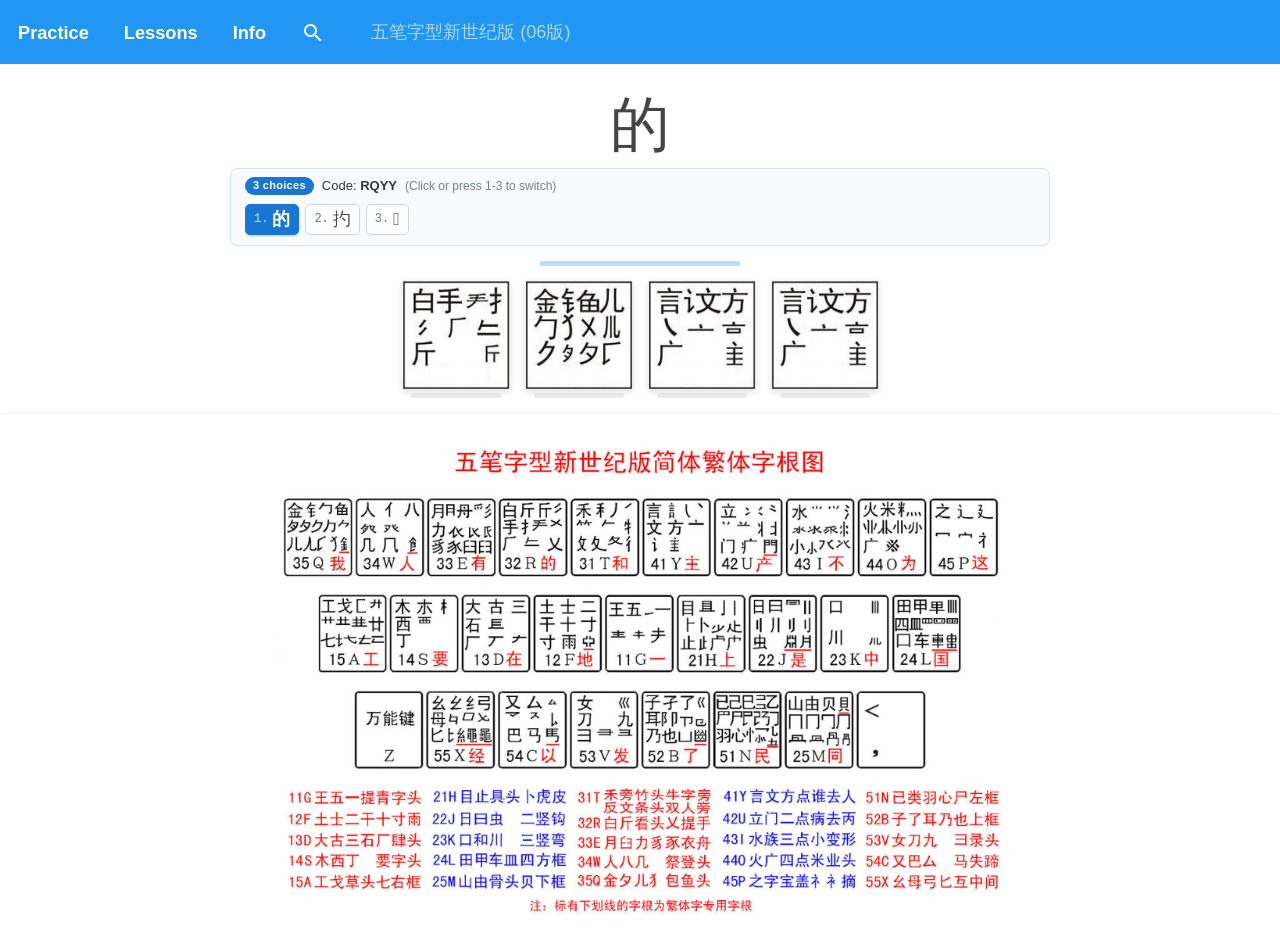
==== app/index.html @ e9d77a88 "Initial commit for Wubi Trainer 3 (Wubi 06 100k+ Unicode CJK)" ====
<!DOCTYPE html>
<!--[if lt IE 7]>
<html lang="en" ng-app="wubi" class="no-js lt-ie9 lt-ie8 lt-ie7"> <![endif]-->
<!--[if IE 7]>
<html lang="en" ng-app="wubi" class="no-js lt-ie9 lt-ie8"> <![endif]-->
<!--[if IE 8]>
<html lang="en" ng-app="wubi" class="no-js lt-ie9"> <![endif]-->
<!--[if gt IE 8]><!-->
<html lang="en" ng-app="wubi" class="no-js"> <!--<![endif]-->
<head>
    <meta charset="utf-8">
    <meta http-equiv="X-UA-Compatible" content="IE=edge">
    <title>Wubi Trainer 3 - Wubi 06 (New Century)</title>
    <meta name="description" content="">
    <meta name="viewport" content="width=device-width, initial-scale=1">
    <link rel="stylesheet" href="bower_components/html5-boilerplate/css/normalize.css">
    <link rel="stylesheet" href="bower_components/html5-boilerplate/css/main.css">
    <link rel="stylesheet" href="bower_components/bootstrap.min.css">
    <link rel="stylesheet" href="bower_components/angular-material/angular-material.min.css">

    <link rel="stylesheet" href="bower_components/angular-material/themes/indigo-theme.css">
    <link rel="stylesheet" href="bower_components/angular-material/themes/brown-theme.css">
    <link rel="stylesheet" href="bower_components/angular-material/themes/grey-theme.css">
    <link rel="stylesheet" href="bower_components/angular-material/themes/blue-theme.css">

    <link href="bower_components/material-design-icons/sprites/css-sprite/sprite-hardware-black.css" rel="stylesheet">
    <link href="bower_components/material-design-icons/sprites/css-sprite/sprite-action-white.css" rel="stylesheet">

    <link rel="stylesheet" href="app.css">
    <script src="bower_components/html5-boilerplate/js/vendor/modernizr-2.6.2.min.js"></script>
</head>
<body>
<md-content md-theme="blue">
    <md-toolbar>


        <h2 class="md-toolbar-tools" style="font-weight:bolder; ">

                                              <span>

        <a href="#/practice" class="nav-btn">Practice</a>

        <a href="#/setup" class="nav-btn">Lessons</a>
        <a href="#/info" class="nav-btn">Info</a>
        <a href="#/lookup" class="nav-btn" ><div class="icon_white icon-action-white-ic_search_white_24dp" style="display: inline-block; margin-bottom: -6px;"></div></a>
                                              </span>

                  <span style="color: #add8e6; display: inline; float:right; font-weight: lighter">

            五笔字型新世纪版 (06版)
                       </span>

        </h2>



    </md-toolbar>
</md-content>


<!--[if lt IE 7]>
<p class="browsehappy">You are using an <strong>outdated</strong> browser. Please <a href="http://browsehappy.com/">upgrade
    your browser</a> to improve your experience.</p>
<![endif]-->

<div ng-view></div>


<!--
<div>Angular seed app: v<span app-version></span></div>
 -->

<!-- In production use:
<script src="//ajax.googleapis.com/ajax/libs/angularjs/x.x.x/angular.min.js"></script>
-->

<!--<script src="//cdn.jsdelivr.net/hammerjs/2.0.4/hammer.min.js"></script>-->
<!--<script src="//ajax.googleapis.com/ajax/libs/angularjs/1.3.6/angular.min.js"></script>-->
<!--<script src="//ajax.googleapis.com/ajax/libs/angularjs/1.3.6/angular-animate.min.js"></script>-->
<!--<script src="//ajax.googleapis.com/ajax/libs/angularjs/1.3.6/angular-aria.min.js"></script>-->


<script src="bower_components/hammerjs/hammer.js"></script>
<script src="bower_components/angular/angular.js"></script>
<script src="bower_components/angular-animate/angular-animate.js"></script>
<script src="bower_components/angular-material/angular-material.js"></script>
<script src="bower_components/angular-sanitize/angular-sanitize.js"></script>
<script src="bower_components/angular-aria/angular-aria.js"></script>

<script src="bower_components/angular-route/angular-route.js"></script>
<script src="bower_components/angular-bootstrap/ui-bootstrap-tpls.js"></script>
<script src="bower_components/angular-local-storage/dist/angular-local-storage.js"></script>

<script src="app.js"></script>

<script src="view1/practice-view.js"></script>
<script src="view1/tutor.directives.js"></script>
<script src="view1/practice-view.controllers.js"></script>
<script src="view1/tutor.services.js"></script>
<script src="view2/setup-view.js"></script>
<script src="view3/view3.js"></script>
<script src="lookup-view/lookup-view.js"></script>
<script src="lookup-view/lookup-view-controllers.js"></script>

<script src="services/key-event-services.js"></script>
<script src="services/dataservice.js"></script>
<script src="services/listmaker.js"></script>
<script src="services/runner.js"></script>
<script src="services/character.js"></script>
<script src="services/hanzi.js"></script>
<script src="services/selection.js"></script>
<script src="services/feedback-services.js"></script>
<script src="services/hanzi-lookup.js"></script>
<script src="common/constants.js"></script>
<script src="common/values.js"></script>
</body>
</html>
---- app/bower_components/html5-boilerplate/css/main.css ----
/*! HTML5 Boilerplate v4.3.0 | MIT License | http://h5bp.com/ */

/*
 * What follows is the result of much research on cross-browser styling.
 * Credit left inline and big thanks to Nicolas Gallagher, Jonathan Neal,
 * Kroc Camen, and the H5BP dev community and team.
 */

/* ==========================================================================
   Base styles: opinionated defaults
   ========================================================================== */

html,
button,
input,
select,
textarea {
    color: #222;
}

html {
    font-size: 1em;
    line-height: 1.4;
}

/*
 * Remove text-shadow in selection highlight: h5bp.com/i
 * These selection rule sets have to be separate.
 * Customize the background color to match your design.
 */

::-moz-selection {
    background: #b3d4fc;
    text-shadow: none;
}

::selection {
    background: #b3d4fc;
    text-shadow: none;
}

/*
 * A better looking default horizontal rule
 */

hr {
    display: block;
    height: 1px;
    border: 0;
    border-top: 1px solid #ccc;
    margin: 1em 0;
    padding: 0;
}

/*
 * Remove the gap between images, videos, audio and canvas and the bottom of
 * their containers: h5bp.com/i/440
 */

audio,
canvas,
img,
video {
    vertical-align: middle;
}

/*
 * Remove default fieldset styles.
 */

fieldset {
    border: 0;
    margin: 0;
    padding: 0;
}

/*
 * Allow only vertical resizing of textareas.
 */

textarea {
    resize: vertical;
}

/* ==========================================================================
   Browse Happy prompt
   ========================================================================== */

.browsehappy {
    margin: 0.2em 0;
    background: #ccc;
    color: #000;
    padding: 0.2em 0;
}

/* ==========================================================================
   Author's custom styles
   ========================================================================== */

















/* ==========================================================================
   Helper classes
   ========================================================================== */

/*
 * Image replacement
 */

.ir {
    background-color: transparent;
    border: 0;
    overflow: hidden;
    /* IE 6/7 fallback */
    *text-indent: -9999px;
}

.ir:before {
    content: "";
    display: block;
    width: 0;
    height: 150%;
}

/*
 * Hide from both screenreaders and browsers: h5bp.com/u
 */

.hidden {
    display: none !important;
    visibility: hidden;
}

/*
 * Hide only visually, but have it available for screenreaders: h5bp.com/v
 */

.visuallyhidden {
    border: 0;
    clip: rect(0 0 0 0);
    height: 1px;
    margin: -1px;
    overflow: hidden;
    padding: 0;
    position: absolute;
    width: 1px;
}

/*
 * Extends the .visuallyhidden class to allow the element to be focusable
 * when navigated to via the keyboard: h5bp.com/p
 */

.visuallyhidden.focusable:active,
.visuallyhidden.focusable:focus {
    clip: auto;
    height: auto;
    margin: 0;
    overflow: visible;
    position: static;
    width: auto;
}

/*
 * Hide visually and from screenreaders, but maintain layout
 */

.invisible {
    visibility: hidden;
}

/*
 * Clearfix: contain floats
 *
 * For modern browsers
 * 1. The space content is one way to avoid an Opera bug when the
 *    `contenteditable` attribute is included anywhere else in the document.
 *    Otherwise it causes space to appear at the top and bottom of elements
 *    that receive the `clearfix` class.
 * 2. The use of `table` rather than `block` is only necessary if using
 *    `:before` to contain the top-margins of child elements.
 */

.clearfix:before,
.clearfix:after {
    content: " "; /* 1 */
    display: table; /* 2 */
}

.clearfix:after {
    clear: both;
}

/*
 * For IE 6/7 only
 * Include this rule to trigger hasLayout and contain floats.
 */

.clearfix {
    *zoom: 1;
}

/* ==========================================================================
   EXAMPLE Media Queries for Responsive Design.
   These examples override the primary ('mobile first') styles.
   Modify as content requires.
   ========================================================================== */

@media only screen and (min-width: 35em) {
    /* Style adjustments for viewports that meet the condition */
}

@media print,
       (-o-min-device-pixel-ratio: 5/4),
       (-webkit-min-device-pixel-ratio: 1.25),
       (min-resolution: 120dpi) {
    /* Style adjustments for high resolution devices */
}

/* ==========================================================================
   Print styles.
   Inlined to avoid required HTTP connection: h5bp.com/r
   ========================================================================== */

@media print {
    * {
        background: transparent !important;
        color: #000 !important; /* Black prints faster: h5bp.com/s */
        box-shadow: none !important;
        text-shadow: none !important;
    }

    a,
    a:visited {
        text-decoration: underline;
    }

    a[href]:after {
        content: " (" attr(href) ")";
    }

    abbr[title]:after {
        content: " (" attr(title) ")";
    }

    /*
     * Don't show links for images, or javascript/internal links
     */

    .ir a:after,
    a[href^="javascript:"]:after,
    a[href^="#"]:after {
        content: "";
    }

    pre,
    blockquote {
        border: 1px solid #999;
        page-break-inside: avoid;
    }

    thead {
        display: table-header-group; /* h5bp.com/t */
    }

    tr,
    img {
        page-break-inside: avoid;
    }

    img {
        max-width: 100% !important;
    }

    @page {
        margin: 0.5cm;
    }

    p,
    h2,
    h3 {
        orphans: 3;
        widows: 3;
    }

    h2,
    h3 {
        page-break-after: avoid;
    }
}
---- app/bower_components/angular-material/themes/indigo-theme.css ----
/*!
 * Angular Material Design
 * https://github.com/angular/material
 * @license MIT
 * v0.6.1
 */
md-backdrop.md-opaque.md-indigo-theme {
  background-color: rgba(0, 0, 0, 0.3);
  position: absolute; }

md-bottom-sheet.md-indigo-theme {
  background-color: #fafafa;
  border-top-color: #bdbdbd; }
  md-bottom-sheet.md-indigo-theme.md-list md-item {
    color: rgba(0, 0, 0, 0.54); }
  md-bottom-sheet.md-indigo-theme .md-subheader {
    background-color: #fafafa; }
  md-bottom-sheet.md-indigo-theme .md-subheader {
    color: rgba(0, 0, 0, 0.54); }

.md-button.md-indigo-theme {
  border-radius: 3px; }
  .md-button.md-indigo-theme:not([disabled]):hover, .md-button.md-indigo-theme:not([disabled]):focus {
    background-color: rgba(158, 158, 158, 0.2); }
  .md-button.md-indigo-theme.md-fab {
    border-radius: 50%; }
  .md-button.md-indigo-theme.md-primary {
    color: #5c6bc0;
    fill: #5c6bc0; }
  .md-button.md-indigo-theme.md-warn {
    color: #ef5350;
    fill: #ef5350; }
  .md-button.md-indigo-theme.md-raised, .md-button.md-indigo-theme.md-fab {
    background-color: rgba(158, 158, 158, 0.185); }
    .md-button.md-indigo-theme.md-raised:not([disabled]):hover, .md-button.md-indigo-theme.md-raised:not([disabled]):focus, .md-button.md-indigo-theme.md-fab:not([disabled]):hover, .md-button.md-indigo-theme.md-fab:not([disabled]):focus {
      background-color: rgba(158, 158, 158, 0.3); }
    .md-button.md-indigo-theme.md-raised.md-primary, .md-button.md-indigo-theme.md-fab.md-primary {
      color: white;
      background-color: #3f51b5; }
      .md-button.md-indigo-theme.md-raised.md-primary:not([disabled]):hover, .md-button.md-indigo-theme.md-raised.md-primary:not([disabled]):focus, .md-button.md-indigo-theme.md-fab.md-primary:not([disabled]):hover, .md-button.md-indigo-theme.md-fab.md-primary:not([disabled]):focus {
        background-color: #3949ab; }
    .md-button.md-indigo-theme.md-raised.md-warn, .md-button.md-indigo-theme.md-fab.md-warn {
      color: white;
      background-color: #f44336; }
      .md-button.md-indigo-theme.md-raised.md-warn:not([disabled]):hover, .md-button.md-indigo-theme.md-raised.md-warn:not([disabled]):focus, .md-button.md-indigo-theme.md-fab.md-warn:not([disabled]):hover, .md-button.md-indigo-theme.md-fab.md-warn:not([disabled]):focus {
        background-color: #d32f2f; }
  .md-button.md-indigo-theme[disabled], .md-button.md-indigo-theme.md-raised[disabled], .md-button.md-indigo-theme.md-fab[disabled] {
    color: rgba(0, 0, 0, 0.26);
    fill: rgba(0, 0, 0, 0.26);
    background-color: transparent;
    cursor: not-allowed; }

md-card.md-indigo-theme {
  border-radius: 2px; }
  md-card.md-indigo-theme .md-card-image {
    border-radius: 2px 2px 0 0; }

md-checkbox.md-indigo-theme .md-ripple {
  color: #43a047; }
md-checkbox.md-indigo-theme.md-checked .md-ripple {
  color: #757575; }
md-checkbox.md-indigo-theme .md-icon {
  border-color: rgba(0, 0, 0, 0.54); }
md-checkbox.md-indigo-theme.md-checked .md-icon {
  background-color: rgba(102, 187, 106, 0.87); }
md-checkbox.md-indigo-theme.md-checked .md-icon:after {
  border-color: #eeeeee; }
md-checkbox.md-indigo-theme[disabled] .md-icon {
  border-color: rgba(0, 0, 0, 0.26); }
md-checkbox.md-indigo-theme[disabled].md-checked .md-icon {
  background-color: rgba(0, 0, 0, 0.26); }

md-content.md-indigo-theme {
  background-color: #ffffff; }

md-dialog.md-indigo-theme {
  border-radius: 4px;
  background-color: #ffffff; }
  md-dialog.md-indigo-theme.md-content-overflow .md-actions {
    border-top-color: rgba(0, 0, 0, 0.12); }

md-divider.md-indigo-theme {
  border-top-color: rgba(0, 0, 0, 0.12); }

md-progress-circular.md-indigo-theme {
  background-color: transparent; }
  md-progress-circular.md-indigo-theme .md-inner .md-gap {
    border-top-color: #3f51b5;
    border-bottom-color: #3f51b5; }
  md-progress-circular.md-indigo-theme .md-inner .md-left .md-half-circle, md-progress-circular.md-indigo-theme .md-inner .md-right .md-half-circle {
    border-top-color: #3f51b5; }
  md-progress-circular.md-indigo-theme .md-inner .md-right .md-half-circle {
    border-right-color: #3f51b5; }
  md-progress-circular.md-indigo-theme .md-inner .md-left .md-half-circle {
    border-left-color: #3f51b5; }

md-progress-linear.md-indigo-theme .md-container {
  background-color: #c5cae9; }
md-progress-linear.md-indigo-theme .md-bar {
  background-color: #3f51b5; }
md-progress-linear.md-indigo-theme[md-mode=buffer] .md-dashed:before {
  background: radial-gradient(#c5cae9 0%, #c5cae9 16%, transparent 42%); }
md-progress-linear.md-indigo-theme[md-mode=buffer] .md-bar1 {
  background-color: #c5cae9; }

md-radio-button.md-indigo-theme .md-container .md-ripple, md-switch.md-indigo-theme .md-switch-thumb .md-container .md-ripple {
  color: #43a047; }
md-radio-button.md-indigo-theme .md-off, md-switch.md-indigo-theme .md-switch-thumb .md-off {
  border-color: rgba(0, 0, 0, 0.54); }
md-radio-button.md-indigo-theme .md-on, md-switch.md-indigo-theme .md-switch-thumb .md-on {
  background-color: rgba(102, 187, 106, 0.87); }
md-radio-button.md-indigo-theme.md-checked .md-off, md-switch.md-indigo-theme .md-switch-thumb.md-checked .md-off {
  border-color: rgba(102, 187, 106, 0.87); }
md-radio-button.md-indigo-theme.md-checked .md-ink-ripple, md-switch.md-indigo-theme .md-switch-thumb.md-checked .md-ink-ripple {
  color: rgba(102, 187, 106, 0.87); }

md-radio-group.md-indigo-theme:focus {
  border-color: rgba(0, 0, 0, 0.73); }

md-slider.md-indigo-theme .md-track {
  background-color: rgba(0, 0, 0, 0.26); }
md-slider.md-indigo-theme .md-track-fill {
  background-color: #3f51b5; }
md-slider.md-indigo-theme .md-thumb:after {
  border-color: #3f51b5;
  background-color: #3f51b5; }
md-slider.md-indigo-theme .md-sign {
  background-color: #3f51b5; }
  md-slider.md-indigo-theme .md-sign:after {
    border-top-color: #3f51b5; }
md-slider.md-indigo-theme .md-thumb-text {
  color: white; }
md-slider.md-indigo-theme .md-focus-thumb {
  background-color: rgba(0, 0, 0, 0.54); }
md-slider.md-indigo-theme .md-focus-ring {
  border-color: rgba(0, 0, 0, 0.12); }
md-slider.md-indigo-theme .md-disabled-thumb {
  border-color: #ffffff; }
md-slider.md-indigo-theme.md-min .md-thumb:after {
  background-color: #ffffff; }
md-slider.md-indigo-theme[disabled] .md-thumb:after {
  border-color: #bdbdbd; }
md-slider.md-indigo-theme[disabled]:not(.md-min) .md-thumb:after {
  background-color: #bdbdbd; }

.md-subheader.md-indigo-theme {
  color: rgba(0, 0, 0, 0.54);
  background-color: #ffffff; }
  .md-subheader.md-indigo-theme.md-primary {
    color: #3f51b5; }

md-switch.md-indigo-theme .md-switch-bar {
  background-color: rgba(0, 0, 0, 0.54); }
md-switch.md-indigo-theme .md-switch-thumb:focus .md-label {
  border: 1px dotted black; }

md-tabs.md-indigo-theme .md-header {
  background-color: #3f51b5; }
md-tabs.md-indigo-theme md-tabs-ink-bar {
  color: #ffff85;
  background: #ffff85; }
md-tabs.md-indigo-theme md-tab {
  color: #c5cae9; }
  md-tabs.md-indigo-theme md-tab.active {
    color: white; }
  md-tabs.md-indigo-theme md-tab[disabled] {
    color: rgba(0, 0, 0, 0.12); }
  md-tabs.md-indigo-theme md-tab:focus {
    border-color: rgba(0, 0, 0, 0.73); }
  md-tabs.md-indigo-theme md-tab .md-ripple-container {
    color: #ffff85; }

md-input-group.md-indigo-theme input, md-input-group.md-indigo-theme textarea {
  text-shadow: none; }
  md-input-group.md-indigo-theme input:-ms-input-placeholder, md-input-group.md-indigo-theme textarea:-ms-input-placeholder {
    color: rgba(0, 0, 0, 0.26); }
  md-input-group.md-indigo-theme input::-webkit-input-placeholder, md-input-group.md-indigo-theme textarea::-webkit-input-placeholder {
    color: rgba(0, 0, 0, 0.26); }
md-input-group.md-indigo-theme label {
  text-shadow: none;
  color: rgba(0, 0, 0, 0.26); }
md-input-group.md-indigo-theme input, md-input-group.md-indigo-theme textarea {
  color: rgba(0, 0, 0, 0.73);
  border-color: rgba(0, 0, 0, 0.12); }
md-input-group.md-indigo-theme.md-input-focused input, md-input-group.md-indigo-theme.md-input-focused textarea {
  border-color: #3f51b5; }
md-input-group.md-indigo-theme.md-input-focused label {
  color: #3f51b5; }
md-input-group.md-indigo-theme.md-input-has-value:not(.md-input-focused) label {
  color: rgba(0, 0, 0, 0.372); }
md-input-group.md-indigo-theme[disabled] input, md-input-group.md-indigo-theme[disabled] textarea {
  border-bottom-color: rgba(0, 0, 0, 0.12);
  color: rgba(0, 0, 0, 0.26);
  background-image: linear-gradient(to right, rgba(0, 0, 0, 0.19) 0%, rgba(0, 0, 0, 0.19) 50%, rgba(0, 0, 0, 0) 0%); }

md-toast.md-indigo-theme {
  background-color: #323232;
  color: white; }
  md-toast.md-indigo-theme .md-button {
    color: white; }
  md-toast.md-indigo-theme .md-action {
    color: #536dfe; }

md-toolbar.md-indigo-theme {
  background-color: #3f51b5;
  color: white; }
  md-toolbar.md-indigo-theme .md-button {
    color: white; }

md-tooltip.md-indigo-theme {
  color: #ffffff; }
  md-tooltip.md-indigo-theme .md-background {
    background-color: rgba(0, 0, 0, 0.52); }
---- app/bower_components/angular-material/themes/brown-theme.css ----
/*!
 * Angular Material Design
 * https://github.com/angular/material
 * @license MIT
 * v0.6.1
 */
md-backdrop.md-opaque.md-brown-theme {
  background-color: rgba(0, 0, 0, 0.3);
  position: absolute; }

md-bottom-sheet.md-brown-theme {
  background-color: #fafafa;
  border-top-color: #bdbdbd; }
  md-bottom-sheet.md-brown-theme.md-list md-item {
    color: rgba(0, 0, 0, 0.54); }
  md-bottom-sheet.md-brown-theme .md-subheader {
    background-color: #fafafa; }
  md-bottom-sheet.md-brown-theme .md-subheader {
    color: rgba(0, 0, 0, 0.54); }

.md-button.md-brown-theme {
  border-radius: 3px; }
  .md-button.md-brown-theme:not([disabled]):hover, .md-button.md-brown-theme:not([disabled]):focus {
    background-color: rgba(158, 158, 158, 0.2); }
  .md-button.md-brown-theme.md-fab {
    border-radius: 50%; }
  .md-button.md-brown-theme.md-primary {
    color: #8d6e63;
    fill: #8d6e63; }
  .md-button.md-brown-theme.md-warn {
    color: #ef5350;
    fill: #ef5350; }
  .md-button.md-brown-theme.md-raised, .md-button.md-brown-theme.md-fab {
    background-color: rgba(158, 158, 158, 0.185); }
    .md-button.md-brown-theme.md-raised:not([disabled]):hover, .md-button.md-brown-theme.md-raised:not([disabled]):focus, .md-button.md-brown-theme.md-fab:not([disabled]):hover, .md-button.md-brown-theme.md-fab:not([disabled]):focus {
      background-color: rgba(158, 158, 158, 0.3); }
    .md-button.md-brown-theme.md-raised.md-primary, .md-button.md-brown-theme.md-fab.md-primary {
      color: white;
      background-color: #795548; }
      .md-button.md-brown-theme.md-raised.md-primary:not([disabled]):hover, .md-button.md-brown-theme.md-raised.md-primary:not([disabled]):focus, .md-button.md-brown-theme.md-fab.md-primary:not([disabled]):hover, .md-button.md-brown-theme.md-fab.md-primary:not([disabled]):focus {
        background-color: #6d4c41; }
    .md-button.md-brown-theme.md-raised.md-warn, .md-button.md-brown-theme.md-fab.md-warn {
      color: white;
      background-color: #f44336; }
      .md-button.md-brown-theme.md-raised.md-warn:not([disabled]):hover, .md-button.md-brown-theme.md-raised.md-warn:not([disabled]):focus, .md-button.md-brown-theme.md-fab.md-warn:not([disabled]):hover, .md-button.md-brown-theme.md-fab.md-warn:not([disabled]):focus {
        background-color: #d32f2f; }
  .md-button.md-brown-theme[disabled], .md-button.md-brown-theme.md-raised[disabled], .md-button.md-brown-theme.md-fab[disabled] {
    color: rgba(0, 0, 0, 0.26);
    fill: rgba(0, 0, 0, 0.26);
    background-color: transparent;
    cursor: not-allowed; }

md-card.md-brown-theme {
  border-radius: 2px; }
  md-card.md-brown-theme .md-card-image {
    border-radius: 2px 2px 0 0; }

md-checkbox.md-brown-theme .md-ripple {
  color: #43a047; }
md-checkbox.md-brown-theme.md-checked .md-ripple {
  color: #757575; }
md-checkbox.md-brown-theme .md-icon {
  border-color: rgba(0, 0, 0, 0.54); }
md-checkbox.md-brown-theme.md-checked .md-icon {
  background-color: rgba(102, 187, 106, 0.87); }
md-checkbox.md-brown-theme.md-checked .md-icon:after {
  border-color: #eeeeee; }
md-checkbox.md-brown-theme[disabled] .md-icon {
  border-color: rgba(0, 0, 0, 0.26); }
md-checkbox.md-brown-theme[disabled].md-checked .md-icon {
  background-color: rgba(0, 0, 0, 0.26); }

md-content.md-brown-theme {
  background-color: #ffffff; }

md-dialog.md-brown-theme {
  border-radius: 4px;
  background-color: #ffffff; }
  md-dialog.md-brown-theme.md-content-overflow .md-actions {
    border-top-color: rgba(0, 0, 0, 0.12); }

md-divider.md-brown-theme {
  border-top-color: rgba(0, 0, 0, 0.12); }

md-progress-circular.md-brown-theme {
  background-color: transparent; }
  md-progress-circular.md-brown-theme .md-inner .md-gap {
    border-top-color: #795548;
    border-bottom-color: #795548; }
  md-progress-circular.md-brown-theme .md-inner .md-left .md-half-circle, md-progress-circular.md-brown-theme .md-inner .md-right .md-half-circle {
    border-top-color: #795548; }
  md-progress-circular.md-brown-theme .md-inner .md-right .md-half-circle {
    border-right-color: #795548; }
  md-progress-circular.md-brown-theme .md-inner .md-left .md-half-circle {
    border-left-color: #795548; }

md-progress-linear.md-brown-theme .md-container {
  background-color: #d7ccc8; }
md-progress-linear.md-brown-theme .md-bar {
  background-color: #795548; }
md-progress-linear.md-brown-theme[md-mode=buffer] .md-dashed:before {
  background: radial-gradient(#d7ccc8 0%, #d7ccc8 16%, transparent 42%); }
md-progress-linear.md-brown-theme[md-mode=buffer] .md-bar1 {
  background-color: #d7ccc8; }

md-radio-button.md-brown-theme .md-container .md-ripple, md-switch.md-brown-theme .md-switch-thumb .md-container .md-ripple {
  color: #43a047; }
md-radio-button.md-brown-theme .md-off, md-switch.md-brown-theme .md-switch-thumb .md-off {
  border-color: rgba(0, 0, 0, 0.54); }
md-radio-button.md-brown-theme .md-on, md-switch.md-brown-theme .md-switch-thumb .md-on {
  background-color: rgba(102, 187, 106, 0.87); }
md-radio-button.md-brown-theme.md-checked .md-off, md-switch.md-brown-theme .md-switch-thumb.md-checked .md-off {
  border-color: rgba(102, 187, 106, 0.87); }
md-radio-button.md-brown-theme.md-checked .md-ink-ripple, md-switch.md-brown-theme .md-switch-thumb.md-checked .md-ink-ripple {
  color: rgba(102, 187, 106, 0.87); }

md-radio-group.md-brown-theme:focus {
  border-color: rgba(0, 0, 0, 0.73); }

md-slider.md-brown-theme .md-track {
  background-color: rgba(0, 0, 0, 0.26); }
md-slider.md-brown-theme .md-track-fill {
  background-color: #795548; }
md-slider.md-brown-theme .md-thumb:after {
  border-color: #795548;
  background-color: #795548; }
md-slider.md-brown-theme .md-sign {
  background-color: #795548; }
  md-slider.md-brown-theme .md-sign:after {
    border-top-color: #795548; }
md-slider.md-brown-theme .md-thumb-text {
  color: white; }
md-slider.md-brown-theme .md-focus-thumb {
  background-color: rgba(0, 0, 0, 0.54); }
md-slider.md-brown-theme .md-focus-ring {
  border-color: rgba(0, 0, 0, 0.12); }
md-slider.md-brown-theme .md-disabled-thumb {
  border-color: #ffffff; }
md-slider.md-brown-theme.md-min .md-thumb:after {
  background-color: #ffffff; }
md-slider.md-brown-theme[disabled] .md-thumb:after {
  border-color: #bdbdbd; }
md-slider.md-brown-theme[disabled]:not(.md-min) .md-thumb:after {
  background-color: #bdbdbd; }

.md-subheader.md-brown-theme {
  color: rgba(0, 0, 0, 0.54);
  background-color: #ffffff; }
  .md-subheader.md-brown-theme.md-primary {
    color: #795548; }

md-switch.md-brown-theme .md-switch-bar {
  background-color: rgba(0, 0, 0, 0.54); }
md-switch.md-brown-theme .md-switch-thumb:focus .md-label {
  border: 1px dotted black; }

md-tabs.md-brown-theme .md-header {
  background-color: #795548; }
md-tabs.md-brown-theme md-tabs-ink-bar {
  color: #ffff85;
  background: #ffff85; }
md-tabs.md-brown-theme md-tab {
  color: #d7ccc8; }
  md-tabs.md-brown-theme md-tab.active {
    color: white; }
  md-tabs.md-brown-theme md-tab[disabled] {
    color: rgba(0, 0, 0, 0.12); }
  md-tabs.md-brown-theme md-tab:focus {
    border-color: rgba(0, 0, 0, 0.73); }
  md-tabs.md-brown-theme md-tab .md-ripple-container {
    color: #ffff85; }

md-input-group.md-brown-theme input, md-input-group.md-brown-theme textarea {
  text-shadow: none; }
  md-input-group.md-brown-theme input:-ms-input-placeholder, md-input-group.md-brown-theme textarea:-ms-input-placeholder {
    color: rgba(0, 0, 0, 0.26); }
  md-input-group.md-brown-theme input::-webkit-input-placeholder, md-input-group.md-brown-theme textarea::-webkit-input-placeholder {
    color: rgba(0, 0, 0, 0.26); }
md-input-group.md-brown-theme label {
  text-shadow: none;
  color: rgba(0, 0, 0, 0.26); }
md-input-group.md-brown-theme input, md-input-group.md-brown-theme textarea {
  color: rgba(0, 0, 0, 0.73);
  border-color: rgba(0, 0, 0, 0.12); }
md-input-group.md-brown-theme.md-input-focused input, md-input-group.md-brown-theme.md-input-focused textarea {
  border-color: #795548; }
md-input-group.md-brown-theme.md-input-focused label {
  color: #795548; }
md-input-group.md-brown-theme.md-input-has-value:not(.md-input-focused) label {
  color: rgba(0, 0, 0, 0.372); }
md-input-group.md-brown-theme[disabled] input, md-input-group.md-brown-theme[disabled] textarea {
  border-bottom-color: rgba(0, 0, 0, 0.12);
  color: rgba(0, 0, 0, 0.26);
  background-image: linear-gradient(to right, rgba(0, 0, 0, 0.19) 0%, rgba(0, 0, 0, 0.19) 50%, rgba(0, 0, 0, 0) 0%); }

md-toast.md-brown-theme {
  background-color: #323232;
  color: white; }
  md-toast.md-brown-theme .md-button {
    color: white; }
  md-toast.md-brown-theme .md-action {
     }

md-toolbar.md-brown-theme {
  background-color: #795548;
  color: white; }
  md-toolbar.md-brown-theme .md-button {
    color: white; }

md-tooltip.md-brown-theme {
  color: #ffffff; }
  md-tooltip.md-brown-theme .md-background {
    background-color: rgba(0, 0, 0, 0.52); }
---- app/bower_components/angular-material/themes/grey-theme.css ----
/*!
 * Angular Material Design
 * https://github.com/angular/material
 * @license MIT
 * v0.6.1
 */
md-backdrop.md-opaque.md-grey-theme {
  background-color: rgba(0, 0, 0, 0.3);
  position: absolute; }

md-bottom-sheet.md-grey-theme {
  background-color: #fafafa;
  border-top-color: #bdbdbd; }
  md-bottom-sheet.md-grey-theme.md-list md-item {
    color: rgba(0, 0, 0, 0.54); }
  md-bottom-sheet.md-grey-theme .md-subheader {
    background-color: #fafafa; }
  md-bottom-sheet.md-grey-theme .md-subheader {
    color: rgba(0, 0, 0, 0.54); }

.md-button.md-grey-theme {
  border-radius: 3px; }
  .md-button.md-grey-theme:not([disabled]):hover, .md-button.md-grey-theme:not([disabled]):focus {
    background-color: rgba(158, 158, 158, 0.2); }
  .md-button.md-grey-theme.md-fab {
    border-radius: 50%; }
  .md-button.md-grey-theme.md-primary {
    color: #bdbdbd;
    fill: #bdbdbd; }
  .md-button.md-grey-theme.md-warn {
    color: #ef5350;
    fill: #ef5350; }
  .md-button.md-grey-theme.md-raised, .md-button.md-grey-theme.md-fab {
    background-color: rgba(158, 158, 158, 0.185); }
    .md-button.md-grey-theme.md-raised:not([disabled]):hover, .md-button.md-grey-theme.md-raised:not([disabled]):focus, .md-button.md-grey-theme.md-fab:not([disabled]):hover, .md-button.md-grey-theme.md-fab:not([disabled]):focus {
      background-color: rgba(158, 158, 158, 0.3); }
    .md-button.md-grey-theme.md-raised.md-primary, .md-button.md-grey-theme.md-fab.md-primary {
      color: rgba(0, 0, 0, 0.73);
      background-color: #9e9e9e; }
      .md-button.md-grey-theme.md-raised.md-primary:not([disabled]):hover, .md-button.md-grey-theme.md-raised.md-primary:not([disabled]):focus, .md-button.md-grey-theme.md-fab.md-primary:not([disabled]):hover, .md-button.md-grey-theme.md-fab.md-primary:not([disabled]):focus {
        background-color: #757575; }
    .md-button.md-grey-theme.md-raised.md-warn, .md-button.md-grey-theme.md-fab.md-warn {
      color: rgba(0, 0, 0, 0.73);
      background-color: #f44336; }
      .md-button.md-grey-theme.md-raised.md-warn:not([disabled]):hover, .md-button.md-grey-theme.md-raised.md-warn:not([disabled]):focus, .md-button.md-grey-theme.md-fab.md-warn:not([disabled]):hover, .md-button.md-grey-theme.md-fab.md-warn:not([disabled]):focus {
        background-color: #d32f2f; }
  .md-button.md-grey-theme[disabled], .md-button.md-grey-theme.md-raised[disabled], .md-button.md-grey-theme.md-fab[disabled] {
    color: rgba(0, 0, 0, 0.26);
    fill: rgba(0, 0, 0, 0.26);
    background-color: transparent;
    cursor: not-allowed; }

md-card.md-grey-theme {
  border-radius: 2px; }
  md-card.md-grey-theme .md-card-image {
    border-radius: 2px 2px 0 0; }

md-checkbox.md-grey-theme .md-ripple {
  color: #43a047; }
md-checkbox.md-grey-theme.md-checked .md-ripple {
  color: #757575; }
md-checkbox.md-grey-theme .md-icon {
  border-color: rgba(0, 0, 0, 0.54); }
md-checkbox.md-grey-theme.md-checked .md-icon {
  background-color: rgba(102, 187, 106, 0.87); }
md-checkbox.md-grey-theme.md-checked .md-icon:after {
  border-color: #eeeeee; }
md-checkbox.md-grey-theme[disabled] .md-icon {
  border-color: rgba(0, 0, 0, 0.26); }
md-checkbox.md-grey-theme[disabled].md-checked .md-icon {
  background-color: rgba(0, 0, 0, 0.26); }

md-content.md-grey-theme {
  background-color: #ffffff; }

md-dialog.md-grey-theme {
  border-radius: 4px;
  background-color: #ffffff; }
  md-dialog.md-grey-theme.md-content-overflow .md-actions {
    border-top-color: rgba(0, 0, 0, 0.12); }

md-divider.md-grey-theme {
  border-top-color: rgba(0, 0, 0, 0.12); }

md-progress-circular.md-grey-theme {
  background-color: transparent; }
  md-progress-circular.md-grey-theme .md-inner .md-gap {
    border-top-color: #9e9e9e;
    border-bottom-color: #9e9e9e; }
  md-progress-circular.md-grey-theme .md-inner .md-left .md-half-circle, md-progress-circular.md-grey-theme .md-inner .md-right .md-half-circle {
    border-top-color: #9e9e9e; }
  md-progress-circular.md-grey-theme .md-inner .md-right .md-half-circle {
    border-right-color: #9e9e9e; }
  md-progress-circular.md-grey-theme .md-inner .md-left .md-half-circle {
    border-left-color: #9e9e9e; }

md-progress-linear.md-grey-theme .md-container {
  background-color: #f5f5f5; }
md-progress-linear.md-grey-theme .md-bar {
  background-color: #9e9e9e; }
md-progress-linear.md-grey-theme[md-mode=buffer] .md-dashed:before {
  background: radial-gradient(#f5f5f5 0%, #f5f5f5 16%, transparent 42%); }
md-progress-linear.md-grey-theme[md-mode=buffer] .md-bar1 {
  background-color: #f5f5f5; }

md-radio-button.md-grey-theme .md-container .md-ripple, md-switch.md-grey-theme .md-switch-thumb .md-container .md-ripple {
  color: #43a047; }
md-radio-button.md-grey-theme .md-off, md-switch.md-grey-theme .md-switch-thumb .md-off {
  border-color: rgba(0, 0, 0, 0.54); }
md-radio-button.md-grey-theme .md-on, md-switch.md-grey-theme .md-switch-thumb .md-on {
  background-color: rgba(102, 187, 106, 0.87); }
md-radio-button.md-grey-theme.md-checked .md-off, md-switch.md-grey-theme .md-switch-thumb.md-checked .md-off {
  border-color: rgba(102, 187, 106, 0.87); }
md-radio-button.md-grey-theme.md-checked .md-ink-ripple, md-switch.md-grey-theme .md-switch-thumb.md-checked .md-ink-ripple {
  color: rgba(102, 187, 106, 0.87); }

md-radio-group.md-grey-theme:focus {
  border-color: rgba(0, 0, 0, 0.73); }

md-slider.md-grey-theme .md-track {
  background-color: rgba(0, 0, 0, 0.26); }
md-slider.md-grey-theme .md-track-fill {
  background-color: #9e9e9e; }
md-slider.md-grey-theme .md-thumb:after {
  border-color: #9e9e9e;
  background-color: #9e9e9e; }
md-slider.md-grey-theme .md-sign {
  background-color: #9e9e9e; }
  md-slider.md-grey-theme .md-sign:after {
    border-top-color: #9e9e9e; }
md-slider.md-grey-theme .md-thumb-text {
  color: rgba(0, 0, 0, 0.73); }
md-slider.md-grey-theme .md-focus-thumb {
  background-color: rgba(0, 0, 0, 0.54); }
md-slider.md-grey-theme .md-focus-ring {
  border-color: rgba(0, 0, 0, 0.12); }
md-slider.md-grey-theme .md-disabled-thumb {
  border-color: #ffffff; }
md-slider.md-grey-theme.md-min .md-thumb:after {
  background-color: #ffffff; }
md-slider.md-grey-theme[disabled] .md-thumb:after {
  border-color: #bdbdbd; }
md-slider.md-grey-theme[disabled]:not(.md-min) .md-thumb:after {
  background-color: #bdbdbd; }

.md-subheader.md-grey-theme {
  color: rgba(0, 0, 0, 0.54);
  background-color: #ffffff; }
  .md-subheader.md-grey-theme.md-primary {
    color: #9e9e9e; }

md-switch.md-grey-theme .md-switch-bar {
  background-color: rgba(0, 0, 0, 0.54); }
md-switch.md-grey-theme .md-switch-thumb:focus .md-label {
  border: 1px dotted black; }

md-tabs.md-grey-theme .md-header {
  background-color: #9e9e9e; }
md-tabs.md-grey-theme md-tabs-ink-bar {
  color: #ffff85;
  background: #ffff85; }
md-tabs.md-grey-theme md-tab {
  color: #f5f5f5; }
  md-tabs.md-grey-theme md-tab.active {
    color: rgba(0, 0, 0, 0.73); }
  md-tabs.md-grey-theme md-tab[disabled] {
    color: rgba(0, 0, 0, 0.12); }
  md-tabs.md-grey-theme md-tab:focus {
    border-color: rgba(0, 0, 0, 0.73); }
  md-tabs.md-grey-theme md-tab .md-ripple-container {
    color: #ffff85; }

md-input-group.md-grey-theme input, md-input-group.md-grey-theme textarea {
  text-shadow: none; }
  md-input-group.md-grey-theme input:-ms-input-placeholder, md-input-group.md-grey-theme textarea:-ms-input-placeholder {
    color: rgba(0, 0, 0, 0.26); }
  md-input-group.md-grey-theme input::-webkit-input-placeholder, md-input-group.md-grey-theme textarea::-webkit-input-placeholder {
    color: rgba(0, 0, 0, 0.26); }
md-input-group.md-grey-theme label {
  text-shadow: none;
  color: rgba(0, 0, 0, 0.26); }
md-input-group.md-grey-theme input, md-input-group.md-grey-theme textarea {
  color: rgba(0, 0, 0, 0.73);
  border-color: rgba(0, 0, 0, 0.12); }
md-input-group.md-grey-theme.md-input-focused input, md-input-group.md-grey-theme.md-input-focused textarea {
  border-color: #9e9e9e; }
md-input-group.md-grey-theme.md-input-focused label {
  color: #9e9e9e; }
md-input-group.md-grey-theme.md-input-has-value:not(.md-input-focused) label {
  color: rgba(0, 0, 0, 0.372); }
md-input-group.md-grey-theme[disabled] input, md-input-group.md-grey-theme[disabled] textarea {
  border-bottom-color: rgba(0, 0, 0, 0.12);
  color: rgba(0, 0, 0, 0.26);
  background-image: linear-gradient(to right, rgba(0, 0, 0, 0.19) 0%, rgba(0, 0, 0, 0.19) 50%, rgba(0, 0, 0, 0) 0%); }

md-toast.md-grey-theme {
  background-color: #323232;
  color: white; }
  md-toast.md-grey-theme .md-button {
    color: white; }
  md-toast.md-grey-theme .md-action {
     }

md-toolbar.md-grey-theme {
  background-color: #9e9e9e;
  color: rgba(0, 0, 0, 0.73); }
  md-toolbar.md-grey-theme .md-button {
    color: rgba(0, 0, 0, 0.73); }

md-tooltip.md-grey-theme {
  color: #ffffff; }
  md-tooltip.md-grey-theme .md-background {
    background-color: rgba(0, 0, 0, 0.52); }
---- app/bower_components/angular-material/themes/blue-theme.css ----
/*!
 * Angular Material Design
 * https://github.com/angular/material
 * @license MIT
 * v0.6.1
 */
md-backdrop.md-opaque.md-blue-theme {
  background-color: rgba(0, 0, 0, 0.3);
  position: absolute; }

md-bottom-sheet.md-blue-theme {
  background-color: #fafafa;
  border-top-color: #bdbdbd; }
  md-bottom-sheet.md-blue-theme.md-list md-item {
    color: rgba(0, 0, 0, 0.54); }
  md-bottom-sheet.md-blue-theme .md-subheader {
    background-color: #fafafa; }
  md-bottom-sheet.md-blue-theme .md-subheader {
    color: rgba(0, 0, 0, 0.54); }

.md-button.md-blue-theme {
  border-radius: 3px; }
  .md-button.md-blue-theme:not([disabled]):hover, .md-button.md-blue-theme:not([disabled]):focus {
    background-color: rgba(158, 158, 158, 0.2); }
  .md-button.md-blue-theme.md-fab {
    border-radius: 50%; }
  .md-button.md-blue-theme.md-primary {
    color: #42a5f5;
    fill: #42a5f5; }
  .md-button.md-blue-theme.md-warn {
    color: #ef5350;
    fill: #ef5350; }
  .md-button.md-blue-theme.md-raised, .md-button.md-blue-theme.md-fab {
    background-color: rgba(158, 158, 158, 0.185); }
    .md-button.md-blue-theme.md-raised:not([disabled]):hover, .md-button.md-blue-theme.md-raised:not([disabled]):focus, .md-button.md-blue-theme.md-fab:not([disabled]):hover, .md-button.md-blue-theme.md-fab:not([disabled]):focus {
      background-color: rgba(158, 158, 158, 0.3); }
    .md-button.md-blue-theme.md-raised.md-primary, .md-button.md-blue-theme.md-fab.md-primary {
      color: white;
      background-color: #2196f3; }
      .md-button.md-blue-theme.md-raised.md-primary:not([disabled]):hover, .md-button.md-blue-theme.md-raised.md-primary:not([disabled]):focus, .md-button.md-blue-theme.md-fab.md-primary:not([disabled]):hover, .md-button.md-blue-theme.md-fab.md-primary:not([disabled]):focus {
        background-color: #1e88e5; }
    .md-button.md-blue-theme.md-raised.md-warn, .md-button.md-blue-theme.md-fab.md-warn {
      color: white;
      background-color: #f44336; }
      .md-button.md-blue-theme.md-raised.md-warn:not([disabled]):hover, .md-button.md-blue-theme.md-raised.md-warn:not([disabled]):focus, .md-button.md-blue-theme.md-fab.md-warn:not([disabled]):hover, .md-button.md-blue-theme.md-fab.md-warn:not([disabled]):focus {
        background-color: #d32f2f; }
  .md-button.md-blue-theme[disabled], .md-button.md-blue-theme.md-raised[disabled], .md-button.md-blue-theme.md-fab[disabled] {
    color: rgba(0, 0, 0, 0.26);
    fill: rgba(0, 0, 0, 0.26);
    background-color: transparent;
    cursor: not-allowed; }

md-card.md-blue-theme {
  border-radius: 2px; }
  md-card.md-blue-theme .md-card-image {
    border-radius: 2px 2px 0 0; }

md-checkbox.md-blue-theme .md-ripple {
  color: #43a047; }
md-checkbox.md-blue-theme.md-checked .md-ripple {
  color: #757575; }
md-checkbox.md-blue-theme .md-icon {
  border-color: rgba(0, 0, 0, 0.54); }
md-checkbox.md-blue-theme.md-checked .md-icon {
  background-color: rgba(102, 187, 106, 0.87); }
md-checkbox.md-blue-theme.md-checked .md-icon:after {
  border-color: #eeeeee; }
md-checkbox.md-blue-theme[disabled] .md-icon {
  border-color: rgba(0, 0, 0, 0.26); }
md-checkbox.md-blue-theme[disabled].md-checked .md-icon {
  background-color: rgba(0, 0, 0, 0.26); }

md-content.md-blue-theme {
  background-color: #ffffff; }

md-dialog.md-blue-theme {
  border-radius: 4px;
  background-color: #ffffff; }
  md-dialog.md-blue-theme.md-content-overflow .md-actions {
    border-top-color: rgba(0, 0, 0, 0.12); }

md-divider.md-blue-theme {
  border-top-color: rgba(0, 0, 0, 0.12); }

md-progress-circular.md-blue-theme {
  background-color: transparent; }
  md-progress-circular.md-blue-theme .md-inner .md-gap {
    border-top-color: #2196f3;
    border-bottom-color: #2196f3; }
  md-progress-circular.md-blue-theme .md-inner .md-left .md-half-circle, md-progress-circular.md-blue-theme .md-inner .md-right .md-half-circle {
    border-top-color: #2196f3; }
  md-progress-circular.md-blue-theme .md-inner .md-right .md-half-circle {
    border-right-color: #2196f3; }
  md-progress-circular.md-blue-theme .md-inner .md-left .md-half-circle {
    border-left-color: #2196f3; }

md-progress-linear.md-blue-theme .md-container {
  background-color: #bbdefb; }
md-progress-linear.md-blue-theme .md-bar {
  background-color: #2196f3; }
md-progress-linear.md-blue-theme[md-mode=buffer] .md-dashed:before {
  background: radial-gradient(#bbdefb 0%, #bbdefb 16%, transparent 42%); }
md-progress-linear.md-blue-theme[md-mode=buffer] .md-bar1 {
  background-color: #bbdefb; }

md-radio-button.md-blue-theme .md-container .md-ripple, md-switch.md-blue-theme .md-switch-thumb .md-container .md-ripple {
  color: #43a047; }
md-radio-button.md-blue-theme .md-off, md-switch.md-blue-theme .md-switch-thumb .md-off {
  border-color: rgba(0, 0, 0, 0.54); }
md-radio-button.md-blue-theme .md-on, md-switch.md-blue-theme .md-switch-thumb .md-on {
  background-color: rgba(102, 187, 106, 0.87); }
md-radio-button.md-blue-theme.md-checked .md-off, md-switch.md-blue-theme .md-switch-thumb.md-checked .md-off {
  border-color: rgba(102, 187, 106, 0.87); }
md-radio-button.md-blue-theme.md-checked .md-ink-ripple, md-switch.md-blue-theme .md-switch-thumb.md-checked .md-ink-ripple {
  color: rgba(102, 187, 106, 0.87); }

md-radio-group.md-blue-theme:focus {
  border-color: rgba(0, 0, 0, 0.73); }

md-slider.md-blue-theme .md-track {
  background-color: rgba(0, 0, 0, 0.26); }
md-slider.md-blue-theme .md-track-fill {
  background-color: #2196f3; }
md-slider.md-blue-theme .md-thumb:after {
  border-color: #2196f3;
  background-color: #2196f3; }
md-slider.md-blue-theme .md-sign {
  background-color: #2196f3; }
  md-slider.md-blue-theme .md-sign:after {
    border-top-color: #2196f3; }
md-slider.md-blue-theme .md-thumb-text {
  color: white; }
md-slider.md-blue-theme .md-focus-thumb {
  background-color: rgba(0, 0, 0, 0.54); }
md-slider.md-blue-theme .md-focus-ring {
  border-color: rgba(0, 0, 0, 0.12); }
md-slider.md-blue-theme .md-disabled-thumb {
  border-color: #ffffff; }
md-slider.md-blue-theme.md-min .md-thumb:after {
  background-color: #ffffff; }
md-slider.md-blue-theme[disabled] .md-thumb:after {
  border-color: #bdbdbd; }
md-slider.md-blue-theme[disabled]:not(.md-min) .md-thumb:after {
  background-color: #bdbdbd; }

.md-subheader.md-blue-theme {
  color: rgba(0, 0, 0, 0.54);
  background-color: #ffffff; }
  .md-subheader.md-blue-theme.md-primary {
    color: #2196f3; }

md-switch.md-blue-theme .md-switch-bar {
  background-color: rgba(0, 0, 0, 0.54); }
md-switch.md-blue-theme .md-switch-thumb:focus .md-label {
  border: 1px dotted black; }

md-tabs.md-blue-theme .md-header {
  background-color: #2196f3; }
md-tabs.md-blue-theme md-tabs-ink-bar {
  color: #ffff85;
  background: #ffff85; }
md-tabs.md-blue-theme md-tab {
  color: #bbdefb; }
  md-tabs.md-blue-theme md-tab.active {
    color: white; }
  md-tabs.md-blue-theme md-tab[disabled] {
    color: rgba(0, 0, 0, 0.12); }
  md-tabs.md-blue-theme md-tab:focus {
    border-color: rgba(0, 0, 0, 0.73); }
  md-tabs.md-blue-theme md-tab .md-ripple-container {
    color: #ffff85; }

md-input-group.md-blue-theme input, md-input-group.md-blue-theme textarea {
  text-shadow: none; }
  md-input-group.md-blue-theme input:-ms-input-placeholder, md-input-group.md-blue-theme textarea:-ms-input-placeholder {
    color: rgba(0, 0, 0, 0.26); }
  md-input-group.md-blue-theme input::-webkit-input-placeholder, md-input-group.md-blue-theme textarea::-webkit-input-placeholder {
    color: rgba(0, 0, 0, 0.26); }
md-input-group.md-blue-theme label {
  text-shadow: none;
  color: rgba(0, 0, 0, 0.26); }
md-input-group.md-blue-theme input, md-input-group.md-blue-theme textarea {
  color: rgba(0, 0, 0, 0.73);
  border-color: rgba(0, 0, 0, 0.12); }
md-input-group.md-blue-theme.md-input-focused input, md-input-group.md-blue-theme.md-input-focused textarea {
  border-color: #2196f3; }
md-input-group.md-blue-theme.md-input-focused label {
  color: #2196f3; }
md-input-group.md-blue-theme.md-input-has-value:not(.md-input-focused) label {
  color: rgba(0, 0, 0, 0.372); }
md-input-group.md-blue-theme[disabled] input, md-input-group.md-blue-theme[disabled] textarea {
  border-bottom-color: rgba(0, 0, 0, 0.12);
  color: rgba(0, 0, 0, 0.26);
  background-image: linear-gradient(to right, rgba(0, 0, 0, 0.19) 0%, rgba(0, 0, 0, 0.19) 50%, rgba(0, 0, 0, 0) 0%); }

md-toast.md-blue-theme {
  background-color: #323232;
  color: white; }
  md-toast.md-blue-theme .md-button {
    color: white; }
  md-toast.md-blue-theme .md-action {
    color: #448aff; }

md-toolbar.md-blue-theme {
  background-color: #2196f3;
  color: white; }
  md-toolbar.md-blue-theme .md-button {
    color: white; }

md-tooltip.md-blue-theme {
  color: #ffffff; }
  md-tooltip.md-blue-theme .md-background {
    background-color: rgba(0, 0, 0, 0.52); }
---- app/bower_components/material-design-icons/sprites/css-sprite/sprite-hardware-black.css ----
.icon-hardware-black {
  background-image: url('sprite-hardware-black.png');
}

.icon-hardware-black-ic_keyboard_tab_black_24dp {
  background-position: -5px -5px;
  width: 24px;
  height: 24px;
}

.icon-hardware-black-ic_cast_black_24dp {
  background-position: -39px -5px;
  width: 24px;
  height: 24px;
}

.icon-hardware-black-ic_computer_black_24dp {
  background-position: -5px -39px;
  width: 24px;
  height: 24px;
}

.icon-hardware-black-ic_desktop_mac_black_24dp {
  background-position: -39px -39px;
  width: 24px;
  height: 24px;
}

.icon-hardware-black-ic_desktop_windows_black_24dp {
  background-position: -73px -5px;
  width: 24px;
  height: 24px;
}

.icon-hardware-black-ic_dock_black_24dp {
  background-position: -73px -39px;
  width: 24px;
  height: 24px;
}

.icon-hardware-black-ic_gamepad_black_24dp {
  background-position: -5px -73px;
  width: 24px;
  height: 24px;
}

.icon-hardware-black-ic_headset_black_24dp {
  background-position: -39px -73px;
  width: 24px;
  height: 24px;
}

.icon-hardware-black-ic_headset_mic_black_24dp {
  background-position: -73px -73px;
  width: 24px;
  height: 24px;
}

.icon-hardware-black-ic_keyboard_alt_black_24dp {
  background-position: -107px -5px;
  width: 24px;
  height: 24px;
}

.icon-hardware-black-ic_keyboard_arrow_down_black_24dp {
  background-position: -107px -39px;
  width: 24px;
  height: 24px;
}

.icon-hardware-black-ic_keyboard_arrow_left_black_24dp {
  background-position: -107px -73px;
  width: 24px;
  height: 24px;
}

.icon-hardware-black-ic_keyboard_arrow_right_black_24dp {
  background-position: -5px -107px;
  width: 24px;
  height: 24px;
}

.icon-hardware-black-ic_keyboard_arrow_up_black_24dp {
  background-position: -39px -107px;
  width: 24px;
  height: 24px;
}

.icon-hardware-black-ic_keyboard_backspace_black_24dp {
  background-position: -73px -107px;
  width: 24px;
  height: 24px;
}

.icon-hardware-black-ic_keyboard_black_24dp {
  background-position: -107px -107px;
  width: 24px;
  height: 24px;
}

.icon-hardware-black-ic_keyboard_capslock_black_24dp {
  background-position: -141px -5px;
  width: 24px;
  height: 24px;
}

.icon-hardware-black-ic_keyboard_control_black_24dp {
  background-position: -141px -39px;
  width: 24px;
  height: 24px;
}

.icon-hardware-black-ic_keyboard_hide_black_24dp {
  background-position: -141px -73px;
  width: 24px;
  height: 24px;
}

.icon-hardware-black-ic_keyboard_return_black_24dp {
  background-position: -141px -107px;
  width: 24px;
  height: 24px;
}

.icon-hardware-black-ic_cast_connected_black_24dp {
  background-position: -5px -141px;
  width: 24px;
  height: 24px;
}

.icon-hardware-black-ic_keyboard_voice_black_24dp {
  background-position: -39px -141px;
  width: 24px;
  height: 24px;
}

.icon-hardware-black-ic_laptop_black_24dp {
  background-position: -73px -141px;
  width: 24px;
  height: 24px;
}

.icon-hardware-black-ic_laptop_chromebook_black_24dp {
  background-position: -107px -141px;
  width: 24px;
  height: 24px;
}

.icon-hardware-black-ic_laptop_mac_black_24dp {
  background-position: -141px -141px;
  width: 24px;
  height: 24px;
}

.icon-hardware-black-ic_laptop_windows_black_24dp {
  background-position: -175px -5px;
  width: 24px;
  height: 24px;
}

.icon-hardware-black-ic_memory_black_24dp {
  background-position: -175px -39px;
  width: 24px;
  height: 24px;
}

.icon-hardware-black-ic_mouse_black_24dp {
  background-position: -175px -73px;
  width: 24px;
  height: 24px;
}

.icon-hardware-black-ic_phone_android_black_24dp {
  background-position: -175px -107px;
  width: 24px;
  height: 24px;
}

.icon-hardware-black-ic_phone_iphone_black_24dp {
  background-position: -175px -141px;
  width: 24px;
  height: 24px;
}

.icon-hardware-black-ic_phonelink_black_24dp {
  background-position: -5px -175px;
  width: 24px;
  height: 24px;
}

.icon-hardware-black-ic_phonelink_off_black_24dp {
  background-position: -39px -175px;
  width: 24px;
  height: 24px;
}

.icon-hardware-black-ic_security_black_24dp {
  background-position: -73px -175px;
  width: 24px;
  height: 24px;
}

.icon-hardware-black-ic_sim_card_black_24dp {
  background-position: -107px -175px;
  width: 24px;
  height: 24px;
}

.icon-hardware-black-ic_smartphone_black_24dp {
  background-position: -141px -175px;
  width: 24px;
  height: 24px;
}

.icon-hardware-black-ic_speaker_black_24dp {
  background-position: -175px -175px;
  width: 24px;
  height: 24px;
}

.icon-hardware-black-ic_tablet_android_black_24dp {
  background-position: -209px -5px;
  width: 24px;
  height: 24px;
}

.icon-hardware-black-ic_tablet_black_24dp {
  background-position: -209px -39px;
  width: 24px;
  height: 24px;
}

.icon-hardware-black-ic_tablet_mac_black_24dp {
  background-position: -209px -73px;
  width: 24px;
  height: 24px;
}

.icon-hardware-black-ic_tv_black_24dp {
  background-position: -209px -107px;
  width: 24px;
  height: 24px;
}

.icon-hardware-black-ic_watch_black_24dp {
  background-position: -209px -141px;
  width: 24px;
  height: 24px;
}
---- app/bower_components/material-design-icons/sprites/css-sprite/sprite-action-white.css ----
.icon-action-white {
  background-image: url('sprite-action-white.png');
}

.icon-action-white-ic_perm_identity_white_24dp {
  background-position: -5px -5px;
  width: 24px;
  height: 24px;
}

.icon-action-white-ic_3d_rotation_white_24dp {
  background-position: -39px -5px;
  width: 24px;
  height: 24px;
}

.icon-action-white-ic_account_balance_wallet_white_24dp {
  background-position: -5px -39px;
  width: 24px;
  height: 24px;
}

.icon-action-white-ic_account_balance_white_24dp {
  background-position: -39px -39px;
  width: 24px;
  height: 24px;
}

.icon-action-white-ic_account_box_white_24dp {
  background-position: -73px -5px;
  width: 24px;
  height: 24px;
}

.icon-action-white-ic_account_child_white_24dp {
  background-position: -73px -39px;
  width: 24px;
  height: 24px;
}

.icon-action-white-ic_account_circle_white_24dp {
  background-position: -5px -73px;
  width: 24px;
  height: 24px;
}

.icon-action-white-ic_add_shopping_cart_white_24dp {
  background-position: -39px -73px;
  width: 24px;
  height: 24px;
}

.icon-action-white-ic_alarm_add_white_24dp {
  background-position: -73px -73px;
  width: 24px;
  height: 24px;
}

.icon-action-white-ic_alarm_off_white_24dp {
  background-position: -107px -5px;
  width: 24px;
  height: 24px;
}

.icon-action-white-ic_alarm_on_white_24dp {
  background-position: -107px -39px;
  width: 24px;
  height: 24px;
}

.icon-action-white-ic_alarm_white_24dp {
  background-position: -107px -73px;
  width: 24px;
  height: 24px;
}

.icon-action-white-ic_android_white_24dp {
  background-position: -5px -107px;
  width: 24px;
  height: 24px;
}

.icon-action-white-ic_announcement_white_24dp {
  background-position: -39px -107px;
  width: 24px;
  height: 24px;
}

.icon-action-white-ic_aspect_ratio_white_24dp {
  background-position: -73px -107px;
  width: 24px;
  height: 24px;
}

.icon-action-white-ic_assessment_white_24dp {
  background-position: -107px -107px;
  width: 24px;
  height: 24px;
}

.icon-action-white-ic_assignment_ind_white_24dp {
  background-position: -141px -5px;
  width: 24px;
  height: 24px;
}

.icon-action-white-ic_assignment_late_white_24dp {
  background-position: -141px -39px;
  width: 24px;
  height: 24px;
}

.icon-action-white-ic_assignment_return_white_24dp {
  background-position: -141px -73px;
  width: 24px;
  height: 24px;
}

.icon-action-white-ic_assignment_returned_white_24dp {
  background-position: -141px -107px;
  width: 24px;
  height: 24px;
}

.icon-action-white-ic_assignment_turned_in_white_24dp {
  background-position: -5px -141px;
  width: 24px;
  height: 24px;
}

.icon-action-white-ic_assignment_white_24dp {
  background-position: -39px -141px;
  width: 24px;
  height: 24px;
}

.icon-action-white-ic_autorenew_white_24dp {
  background-position: -73px -141px;
  width: 24px;
  height: 24px;
}

.icon-action-white-ic_backup_white_24dp {
  background-position: -107px -141px;
  width: 24px;
  height: 24px;
}

.icon-action-white-ic_book_white_24dp {
  background-position: -141px -141px;
  width: 24px;
  height: 24px;
}

.icon-action-white-ic_bookmark_outline_white_24dp {
  background-position: -175px -5px;
  width: 24px;
  height: 24px;
}

.icon-action-white-ic_bookmark_white_24dp {
  background-position: -175px -39px;
  width: 24px;
  height: 24px;
}

.icon-action-white-ic_bug_report_white_24dp {
  background-position: -175px -73px;
  width: 24px;
  height: 24px;
}

.icon-action-white-ic_cached_white_24dp {
  background-position: -175px -107px;
  width: 24px;
  height: 24px;
}

.icon-action-white-ic_check_circle_white_24dp {
  background-position: -175px -141px;
  width: 24px;
  height: 24px;
}

.icon-action-white-ic_class_white_24dp {
  background-position: -5px -175px;
  width: 24px;
  height: 24px;
}

.icon-action-white-ic_credit_card_white_24dp {
  background-position: -39px -175px;
  width: 24px;
  height: 24px;
}

.icon-action-white-ic_dashboard_white_24dp {
  background-position: -73px -175px;
  width: 24px;
  height: 24px;
}

.icon-action-white-ic_delete_white_24dp {
  background-position: -107px -175px;
  width: 24px;
  height: 24px;
}

.icon-action-white-ic_description_white_24dp {
  background-position: -141px -175px;
  width: 24px;
  height: 24px;
}

.icon-action-white-ic_dns_white_24dp {
  background-position: -175px -175px;
  width: 24px;
  height: 24px;
}

.icon-action-white-ic_done_all_white_24dp {
  background-position: -209px -5px;
  width: 24px;
  height: 24px;
}

.icon-action-white-ic_done_white_24dp {
  background-position: -209px -39px;
  width: 24px;
  height: 24px;
}

.icon-action-white-ic_event_white_24dp {
  background-position: -209px -73px;
  width: 24px;
  height: 24px;
}

.icon-action-white-ic_exit_to_app_white_24dp {
  background-position: -209px -107px;
  width: 24px;
  height: 24px;
}

.icon-action-white-ic_explore_white_24dp {
  background-position: -209px -141px;
  width: 24px;
  height: 24px;
}

.icon-action-white-ic_extension_white_24dp {
  background-position: -209px -175px;
  width: 24px;
  height: 24px;
}

.icon-action-white-ic_face_white_24dp {
  background-position: -5px -209px;
  width: 24px;
  height: 24px;
}

.icon-action-white-ic_favorite_outline_white_24dp {
  background-position: -39px -209px;
  width: 24px;
  height: 24px;
}

.icon-action-white-ic_favorite_white_24dp {
  background-position: -73px -209px;
  width: 24px;
  height: 24px;
}

.icon-action-white-ic_find_in_page_white_24dp {
  background-position: -107px -209px;
  width: 24px;
  height: 24px;
}

.icon-action-white-ic_find_replace_white_24dp {
  background-position: -141px -209px;
  width: 24px;
  height: 24px;
}

.icon-action-white-ic_flip_to_back_white_24dp {
  background-position: -175px -209px;
  width: 24px;
  height: 24px;
}

.icon-action-white-ic_flip_to_front_white_24dp {
  background-position: -209px -209px;
  width: 24px;
  height: 24px;
}

.icon-action-white-ic_get_app_white_24dp {
  background-position: -243px -5px;
  width: 24px;
  height: 24px;
}

.icon-action-white-ic_grade_white_24dp {
  background-position: -243px -39px;
  width: 24px;
  height: 24px;
}

.icon-action-white-ic_group_work_white_24dp {
  background-position: -243px -73px;
  width: 24px;
  height: 24px;
}

.icon-action-white-ic_help_white_24dp {
  background-position: -243px -107px;
  width: 24px;
  height: 24px;
}

.icon-action-white-ic_highlight_remove_white_24dp {
  background-position: -243px -141px;
  width: 24px;
  height: 24px;
}

.icon-action-white-ic_history_white_24dp {
  background-position: -243px -175px;
  width: 24px;
  height: 24px;
}

.icon-action-white-ic_home_white_24dp {
  background-position: -243px -209px;
  width: 24px;
  height: 24px;
}

.icon-action-white-ic_https_white_24dp {
  background-position: -5px -243px;
  width: 24px;
  height: 24px;
}

.icon-action-white-ic_info_outline_white_24dp {
  background-position: -39px -243px;
  width: 24px;
  height: 24px;
}

.icon-action-white-ic_info_white_24dp {
  background-position: -73px -243px;
  width: 24px;
  height: 24px;
}

.icon-action-white-ic_input_white_24dp {
  background-position: -107px -243px;
  width: 24px;
  height: 24px;
}

.icon-action-white-ic_invert_colors_white_24dp {
  background-position: -141px -243px;
  width: 24px;
  height: 24px;
}

.icon-action-white-ic_label_outline_white_24dp {
  background-position: -175px -243px;
  width: 24px;
  height: 24px;
}

.icon-action-white-ic_label_white_24dp {
  background-position: -209px -243px;
  width: 24px;
  height: 24px;
}

.icon-action-white-ic_language_white_24dp {
  background-position: -243px -243px;
  width: 24px;
  height: 24px;
}

.icon-action-white-ic_launch_white_24dp {
  background-position: -277px -5px;
  width: 24px;
  height: 24px;
}

.icon-action-white-ic_list_white_24dp {
  background-position: -277px -39px;
  width: 24px;
  height: 24px;
}

.icon-action-white-ic_lock_open_white_24dp {
  background-position: -277px -73px;
  width: 24px;
  height: 24px;
}

.icon-action-white-ic_lock_outline_white_24dp {
  background-position: -277px -107px;
  width: 24px;
  height: 24px;
}

.icon-action-white-ic_lock_white_24dp {
  background-position: -277px -141px;
  width: 24px;
  height: 24px;
}

.icon-action-white-ic_loyalty_white_24dp {
  background-position: -277px -175px;
  width: 24px;
  height: 24px;
}

.icon-action-white-ic_markunread_mailbox_white_24dp {
  background-position: -277px -209px;
  width: 24px;
  height: 24px;
}

.icon-action-white-ic_note_add_white_24dp {
  background-position: -277px -243px;
  width: 24px;
  height: 24px;
}

.icon-action-white-ic_open_in_browser_white_24dp {
  background-position: -5px -277px;
  width: 24px;
  height: 24px;
}

.icon-action-white-ic_open_in_new_white_24dp {
  background-position: -39px -277px;
  width: 24px;
  height: 24px;
}

.icon-action-white-ic_open_with_white_24dp {
  background-position: -73px -277px;
  width: 24px;
  height: 24px;
}

.icon-action-white-ic_pageview_white_24dp {
  background-position: -107px -277px;
  width: 24px;
  height: 24px;
}

.icon-action-white-ic_payment_white_24dp {
  background-position: -141px -277px;
  width: 24px;
  height: 24px;
}

.icon-action-white-ic_perm_camera_mic_white_24dp {
  background-position: -175px -277px;
  width: 24px;
  height: 24px;
}

.icon-action-white-ic_perm_contact_cal_white_24dp {
  background-position: -209px -277px;
  width: 24px;
  height: 24px;
}

.icon-action-white-ic_perm_data_setting_white_24dp {
  background-position: -243px -277px;
  width: 24px;
  height: 24px;
}

.icon-action-white-ic_perm_device_info_white_24dp {
  background-position: -277px -277px;
  width: 24px;
  height: 24px;
}

.icon-action-white-ic_accessibility_white_24dp {
  background-position: -311px -5px;
  width: 24px;
  height: 24px;
}

.icon-action-white-ic_perm_media_white_24dp {
  background-position: -311px -39px;
  width: 24px;
  height: 24px;
}

.icon-action-white-ic_perm_phone_msg_white_24dp {
  background-position: -311px -73px;
  width: 24px;
  height: 24px;
}

.icon-action-white-ic_perm_scan_wifi_white_24dp {
  background-position: -311px -107px;
  width: 24px;
  height: 24px;
}

.icon-action-white-ic_picture_in_picture_white_24dp {
  background-position: -311px -141px;
  width: 24px;
  height: 24px;
}

.icon-action-white-ic_polymer_white_24dp {
  background-position: -311px -175px;
  width: 24px;
  height: 24px;
}

.icon-action-white-ic_print_white_24dp {
  background-position: -311px -209px;
  width: 24px;
  height: 24px;
}

.icon-action-white-ic_query_builder_white_24dp {
  background-position: -311px -243px;
  width: 24px;
  height: 24px;
}

.icon-action-white-ic_question_answer_white_24dp {
  background-position: -311px -277px;
  width: 24px;
  height: 24px;
}

.icon-action-white-ic_receipt_white_24dp {
  background-position: -5px -311px;
  width: 24px;
  height: 24px;
}

.icon-action-white-ic_redeem_white_24dp {
  background-position: -39px -311px;
  width: 24px;
  height: 24px;
}

.icon-action-white-ic_reorder_white_24dp {
  background-position: -73px -311px;
  width: 24px;
  height: 24px;
}

.icon-action-white-ic_report_problem_white_24dp {
  background-position: -107px -311px;
  width: 24px;
  height: 24px;
}

.icon-action-white-ic_restore_white_24dp {
  background-position: -141px -311px;
  width: 24px;
  height: 24px;
}

.icon-action-white-ic_room_white_24dp {
  background-position: -175px -311px;
  width: 24px;
  height: 24px;
}

.icon-action-white-ic_schedule_white_24dp {
  background-position: -209px -311px;
  width: 24px;
  height: 24px;
}

.icon-action-white-ic_search_white_24dp {
  background-position: -243px -311px;
  width: 24px;
  height: 24px;
}

.icon-action-white-ic_settings_applications_white_24dp {
  background-position: -277px -311px;
  width: 24px;
  height: 24px;
}

.icon-action-white-ic_settings_backup_restore_white_24dp {
  background-position: -311px -311px;
  width: 24px;
  height: 24px;
}

.icon-action-white-ic_settings_bluetooth_white_24dp {
  background-position: -345px -5px;
  width: 24px;
  height: 24px;
}

.icon-action-white-ic_settings_cell_white_24dp {
  background-position: -345px -39px;
  width: 24px;
  height: 24px;
}

.icon-action-white-ic_settings_display_white_24dp {
  background-position: -345px -73px;
  width: 24px;
  height: 24px;
}

.icon-action-white-ic_settings_ethernet_white_24dp {
  background-position: -345px -107px;
  width: 24px;
  height: 24px;
}

.icon-action-white-ic_settings_input_antenna_white_24dp {
  background-position: -345px -141px;
  width: 24px;
  height: 24px;
}

.icon-action-white-ic_settings_input_component_white_24dp {
  background-position: -345px -175px;
  width: 24px;
  height: 24px;
}

.icon-action-white-ic_settings_input_composite_white_24dp {
  background-position: -345px -209px;
  width: 24px;
  height: 24px;
}

.icon-action-white-ic_settings_input_hdmi_white_24dp {
  background-position: -345px -243px;
  width: 24px;
  height: 24px;
}

.icon-action-white-ic_settings_input_svideo_white_24dp {
  background-position: -345px -277px;
  width: 24px;
  height: 24px;
}

.icon-action-white-ic_settings_overscan_white_24dp {
  background-position: -345px -311px;
  width: 24px;
  height: 24px;
}

.icon-action-white-ic_settings_phone_white_24dp {
  background-position: -5px -345px;
  width: 24px;
  height: 24px;
}

.icon-action-white-ic_settings_power_white_24dp {
  background-position: -39px -345px;
  width: 24px;
  height: 24px;
}

.icon-action-white-ic_settings_remote_white_24dp {
  background-position: -73px -345px;
  width: 24px;
  height: 24px;
}

.icon-action-white-ic_settings_voice_white_24dp {
  background-position: -107px -345px;
  width: 24px;
  height: 24px;
}

.icon-action-white-ic_settings_white_24dp {
  background-position: -141px -345px;
  width: 24px;
  height: 24px;
}

.icon-action-white-ic_shop_two_white_24dp {
  background-position: -175px -345px;
  width: 24px;
  height: 24px;
}

.icon-action-white-ic_shop_white_24dp {
  background-position: -209px -345px;
  width: 24px;
  height: 24px;
}

.icon-action-white-ic_shopping_basket_white_24dp {
  background-position: -243px -345px;
  width: 24px;
  height: 24px;
}

.icon-action-white-ic_shopping_cart_white_24dp {
  background-position: -277px -345px;
  width: 24px;
  height: 24px;
}

.icon-action-white-ic_speaker_notes_white_24dp {
  background-position: -311px -345px;
  width: 24px;
  height: 24px;
}

.icon-action-white-ic_spellcheck_white_24dp {
  background-position: -345px -345px;
  width: 24px;
  height: 24px;
}

.icon-action-white-ic_star_rate_white_24dp {
  background-position: -379px -5px;
  width: 24px;
  height: 24px;
}

.icon-action-white-ic_stars_white_24dp {
  background-position: -379px -39px;
  width: 24px;
  height: 24px;
}

.icon-action-white-ic_store_white_24dp {
  background-position: -379px -73px;
  width: 24px;
  height: 24px;
}

.icon-action-white-ic_subject_white_24dp {
  background-position: -379px -107px;
  width: 24px;
  height: 24px;
}

.icon-action-white-ic_supervisor_account_white_24dp {
  background-position: -379px -141px;
  width: 24px;
  height: 24px;
}

.icon-action-white-ic_swap_horiz_white_24dp {
  background-position: -379px -175px;
  width: 24px;
  height: 24px;
}

.icon-action-white-ic_swap_vert_circle_white_24dp {
  background-position: -379px -209px;
  width: 24px;
  height: 24px;
}

.icon-action-white-ic_swap_vert_white_24dp {
  background-position: -379px -243px;
  width: 24px;
  height: 24px;
}

.icon-action-white-ic_system_update_tv_white_24dp {
  background-position: -379px -277px;
  width: 24px;
  height: 24px;
}

.icon-action-white-ic_tab_unselected_white_24dp {
  background-position: -379px -311px;
  width: 24px;
  height: 24px;
}

.icon-action-white-ic_tab_white_24dp {
  background-position: -379px -345px;
  width: 24px;
  height: 24px;
}

.icon-action-white-ic_theaters_white_24dp {
  background-position: -5px -379px;
  width: 24px;
  height: 24px;
}

.icon-action-white-ic_thumb_down_white_24dp {
  background-position: -39px -379px;
  width: 24px;
  height: 24px;
}

.icon-action-white-ic_thumb_up_white_24dp {
  background-position: -73px -379px;
  width: 24px;
  height: 24px;
}

.icon-action-white-ic_thumbs_up_down_white_24dp {
  background-position: -107px -379px;
  width: 24px;
  height: 24px;
}

.icon-action-white-ic_toc_white_24dp {
  background-position: -141px -379px;
  width: 24px;
  height: 24px;
}

.icon-action-white-ic_today_white_24dp {
  background-position: -175px -379px;
  width: 24px;
  height: 24px;
}

.icon-action-white-ic_track_changes_white_24dp {
  background-position: -209px -379px;
  width: 24px;
  height: 24px;
}

.icon-action-white-ic_translate_white_24dp {
  background-position: -243px -379px;
  width: 24px;
  height: 24px;
}

.icon-action-white-ic_trending_down_white_24dp {
  background-position: -277px -379px;
  width: 24px;
  height: 24px;
}

.icon-action-white-ic_trending_neutral_white_24dp {
  background-position: -311px -379px;
  width: 24px;
  height: 24px;
}

.icon-action-white-ic_trending_up_white_24dp {
  background-position: -345px -379px;
  width: 24px;
  height: 24px;
}

.icon-action-white-ic_turned_in_not_white_24dp {
  background-position: -379px -379px;
  width: 24px;
  height: 24px;
}

.icon-action-white-ic_turned_in_white_24dp {
  background-position: -413px -5px;
  width: 24px;
  height: 24px;
}

.icon-action-white-ic_verified_user_white_24dp {
  background-position: -413px -39px;
  width: 24px;
  height: 24px;
}

.icon-action-white-ic_view_agenda_white_24dp {
  background-position: -413px -73px;
  width: 24px;
  height: 24px;
}

.icon-action-white-ic_view_array_white_24dp {
  background-position: -413px -107px;
  width: 24px;
  height: 24px;
}

.icon-action-white-ic_view_carousel_white_24dp {
  background-position: -413px -141px;
  width: 24px;
  height: 24px;
}

.icon-action-white-ic_view_column_white_24dp {
  background-position: -413px -175px;
  width: 24px;
  height: 24px;
}

.icon-action-white-ic_view_day_white_24dp {
  background-position: -413px -209px;
  width: 24px;
  height: 24px;
}

.icon-action-white-ic_view_headline_white_24dp {
  background-position: -413px -243px;
  width: 24px;
  height: 24px;
}

.icon-action-white-ic_view_list_white_24dp {
  background-position: -413px -277px;
  width: 24px;
  height: 24px;
}

.icon-action-white-ic_view_module_white_24dp {
  background-position: -413px -311px;
  width: 24px;
  height: 24px;
}

.icon-action-white-ic_view_quilt_white_24dp {
  background-position: -413px -345px;
  width: 24px;
  height: 24px;
}

.icon-action-white-ic_view_stream_white_24dp {
  background-position: -413px -379px;
  width: 24px;
  height: 24px;
}

.icon-action-white-ic_view_week_white_24dp {
  background-position: -5px -413px;
  width: 24px;
  height: 24px;
}

.icon-action-white-ic_visibility_off_white_24dp {
  background-position: -39px -413px;
  width: 24px;
  height: 24px;
}

.icon-action-white-ic_visibility_white_24dp {
  background-position: -73px -413px;
  width: 24px;
  height: 24px;
}

.icon-action-white-ic_wallet_giftcard_white_24dp {
  background-position: -107px -413px;
  width: 24px;
  height: 24px;
}

.icon-action-white-ic_wallet_membership_white_24dp {
  background-position: -141px -413px;
  width: 24px;
  height: 24px;
}

.icon-action-white-ic_wallet_travel_white_24dp {
  background-position: -175px -413px;
  width: 24px;
  height: 24px;
}

.icon-action-white-ic_work_white_24dp {
  background-position: -209px -413px;
  width: 24px;
  height: 24px;
}
---- app/app.css ----
img.keyboard-layout {
  width: 800px;
  max-width: 95vw;
  height: auto;
}
.prompt {
  text-align: center;
  margin-top: 28px;
}
.startme {
  border: red;
}
.typeReady {
  border: red;
  background-color: green;
}
.blur {
  background-color: red;
}
.red {
  border: 1px solid red;
}
.keyboard-key {
  font-family: 'Courier New';
  font-style: italic;
  margin-right: 10px;
  margin-left: 10px;
  background-color: #f8f8ff;
  border-radius: 9px;
  border: 1px solid #b8b8b8;
  box-shadow: 3px 4px 2px darkgray;
  display: inline-block;
  padding-left: 12px;
  padding-right: 15px;
  padding-bottom: 10px;
  padding-top: 10px;
  font-weight: bold;
}
.focus-prompt {
  font-weight: bolder;
  height: 40px;
  color: white;
  display: flex;
  justify-content: center;
  align-items: center;
}
.signal-container {
  position: relative;
  width: 200px;
  height: 0;
}
.correctAnswer {
  position: absolute;
  right: -60px;
  top: 15px;
  z-index: 1000;
  font-size: 38px;
  color: #008000;
  font-weight: bolder;
}
.wrongAnswer {
  position: absolute;
  left: -60px;
  top: 15px;
  z-index: 1000;
  font-size: 38px;
  color: red;
  font-weight: bolder;
}
.small-char {
  width: 20px;
}
.keys {
  color: cornflowerblue;
}
.nav-btn {
  margin-right: 30px;
}
.character-group {
  font-size: 40px;
  font-weight: bolder;
}
.warningIndicator {
  box-shadow: 0px 0px 54px orange;
  border: 1px solid orange;
}
.icon {
  background-image: url(bower_components/material-design-icons/sprites/css-sprite/sprite-hardware-black.png);
}
.icon_white {
  background-image: url(bower_components/material-design-icons/sprites/css-sprite/sprite-action-white.png);
}
.hint {
  color: darkgray;
}
.md-sidenav-backdrop {
  display: none;
}
.lookup-wubi {
  font-weight: bolder;
}

md-sidenav.md-sidenav-right {
  width: 540px !important;
  max-width: 95vw !important;
}

.wubi-help-inbetween {
  margin: 4px auto 10px auto;
  text-align: center;
}

.wubi-help-section {
  margin-top: 15px;
  text-align: center;
}

.wubi-help-squares {
  display: flex;
  flex-direction: row;
  justify-content: center;
  align-items: center;
  gap: 15px;
  padding: 6px 0;
  flex-wrap: wrap;
}

.wubi-help-square {
  display: inline-block;
  background: #ffffff;
  border-radius: 4px;
  box-shadow: 0 2px 6px rgba(0, 0, 0, 0.12);
  line-height: 0;
  transition: transform 0.15s ease, box-shadow 0.15s ease;
}

.wubi-help-square:hover {
  transform: translateY(-2px);
  box-shadow: 0 4px 10px rgba(0, 0, 0, 0.20);
}

.wubi-help-square img {
  width: 108px;
  height: 110px;
  display: block;
  border-radius: 4px;
}

.wubi-help-square-col {
  display: flex;
  flex-direction: column;
  align-items: center;
}

.wubi-key-indicator {
  width: 90px;
  height: 5px;
  border-radius: 3px;
  margin-top: 3px;
  background: rgba(0, 0, 0, 0.07);
  transition: none !important;
}

.wubi-key-indicator.active {
  background: #43A047;
  box-shadow: 0 1px 4px rgba(67, 160, 71, 0.5);
  transition: none !important;
}

.wubi-help-square.key-pressed {
  box-shadow: 0 2px 8px rgba(67, 160, 71, 0.3);
  transition: none !important;
}

/* Candidate multiple choices styling */
.candidate-container {
  margin: 10px auto 6px auto;
  max-width: 820px;
  background: #f8fafd;
  border: 1px solid #d2e3fc;
  border-radius: 8px;
  padding: 8px 14px;
  box-shadow: 0 1px 4px rgba(0, 0, 0, 0.06);
}

.candidate-header {
  font-size: 13px;
  color: #4a5568;
  margin-bottom: 6px;
  display: flex;
  align-items: center;
  gap: 8px;
  font-family: -apple-system, BlinkMacSystemFont, "Segoe UI", Roboto, sans-serif;
}

.candidate-badge {
  background: #1976d2;
  color: #ffffff;
  border-radius: 10px;
  padding: 1px 8px;
  font-size: 11px;
  font-weight: 600;
  letter-spacing: 0.3px;
}

.candidate-code {
  color: #2d3748;
}

.candidate-tip {
  font-size: 12px;
  color: #718096;
}

.candidate-list {
  display: flex;
  flex-wrap: wrap;
  gap: 6px;
  max-height: 110px;
  overflow-y: auto;
  padding: 2px 0;
}

.candidate-choice {
  display: inline-flex;
  align-items: center;
  padding: 2px 8px;
  border-radius: 5px;
  background: #ffffff;
  border: 1px solid #cbd5e1;
  font-size: 16px;
  cursor: pointer;
  transition: all 0.15s ease;
  user-select: none;
}

.candidate-choice:hover {
  background: #e3f2fd;
  border-color: #1976d2;
  transform: translateY(-1px);
}

.candidate-choice.current-choice {
  background: #1976d2;
  color: #ffffff;
  border-color: #1976d2;
  box-shadow: 0 1px 3px rgba(25, 118, 210, 0.35);
}

.candidate-choice.current-choice .cand-num {
  color: #bbdefb;
}

.candidate-choice.current-choice .cand-char {
  color: #ffffff;
  font-weight: bold;
}

.cand-num {
  font-size: 12px;
  margin-right: 4px;
  color: #64748b;
  font-family: 'Courier New', monospace;
}

.cand-char {
  font-size: 18px;
  font-family: "Microsoft YaHei", "PingFang SC", "Segoe UI", sans-serif;
}
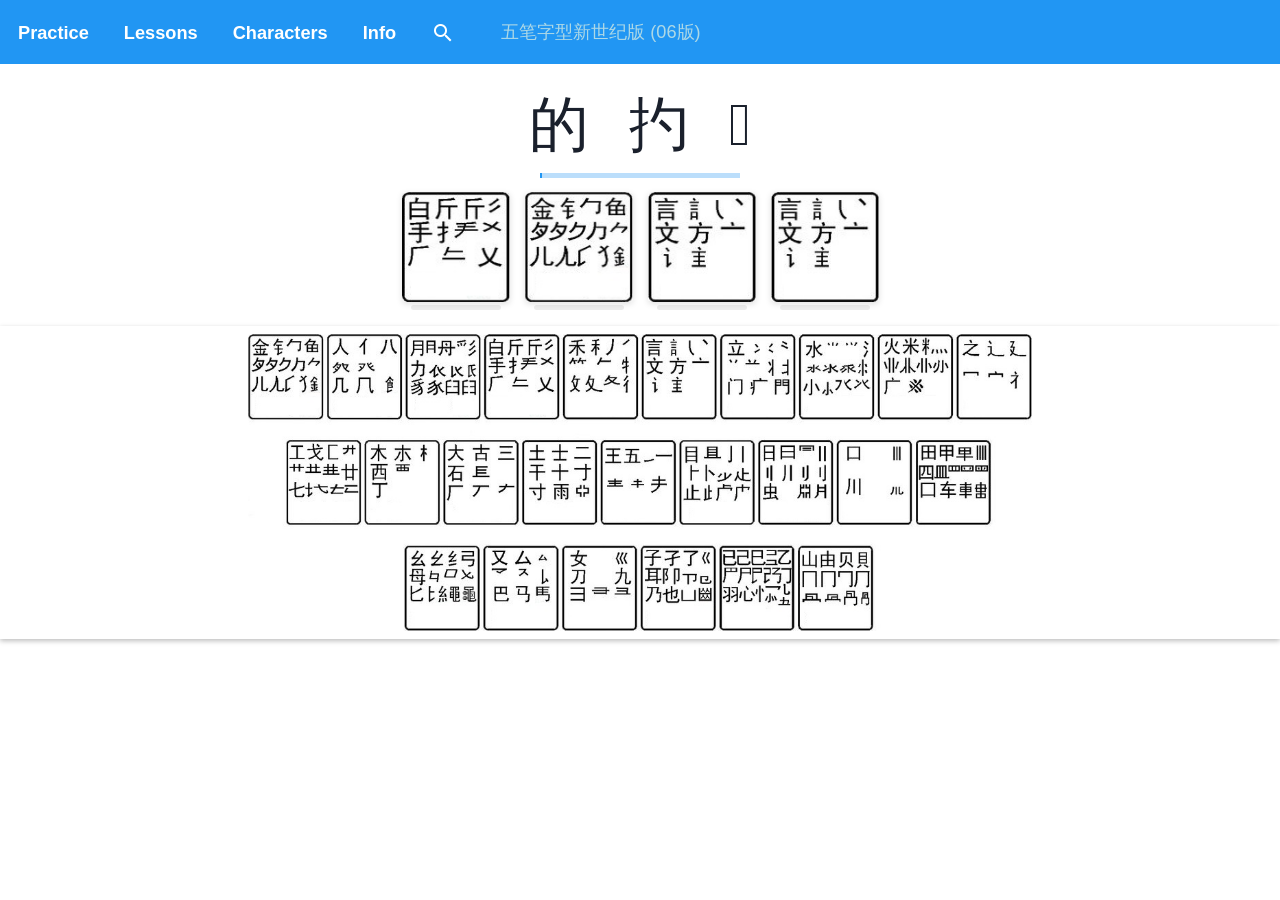
==== commit 8e47ddae: "feat: add Characters browser tab with 100k+ position sync and localStorage persistence" ====
--- a/app/index.html
+++ b/app/index.html
@@ -41,6 +41,7 @@
         <a href="#/practice" class="nav-btn">Practice</a>
 
         <a href="#/setup" class="nav-btn">Lessons</a>
+        <a href="#/characters" class="nav-btn">Characters</a>
         <a href="#/info" class="nav-btn">Info</a>
         <a href="#/lookup" class="nav-btn" ><div class="icon_white icon-action-white-ic_search_white_24dp" style="display: inline-block; margin-bottom: -6px;"></div></a>
                                               </span>
@@ -99,6 +100,7 @@
 <script src="view1/tutor.services.js"></script>
 <script src="view2/setup-view.js"></script>
 <script src="view3/view3.js"></script>
+<script src="characters-view/characters-view.js"></script>
 <script src="lookup-view/lookup-view.js"></script>
 <script src="lookup-view/lookup-view-controllers.js"></script>
 
--- a/app/app.css
+++ b/app/app.css
@@ -172,101 +172,261 @@
   transition: none !important;
 }
 
-/* Candidate multiple choices styling */
-.candidate-container {
-  margin: 10px auto 6px auto;
-  max-width: 820px;
-  background: #f8fafd;
-  border: 1px solid #d2e3fc;
+/* Clean prompt characters row styling */
+.hanzi-prompt-row {
+  display: flex;
+  justify-content: center;
+  align-items: center;
+  flex-wrap: wrap;
+  gap: 40px;
+  margin-top: 6px;
+  margin-bottom: 6px;
+}
+
+.hanzi-char,
+.hanzi-single {
+  font-size: 60px;
+  line-height: 1.1;
+  font-family: "Microsoft YaHei", "PingFang SC", "Segoe UI", sans-serif;
+  color: #1a202c;
+  display: inline-block;
+  user-select: none;
+}
+
+/* ==========================================================================
+   Characters View (100k+ Database Browser)
+   ========================================================================== */
+.characters-container {
+  width: 100%;
+  max-width: 900px;
+  margin: 20px auto 40px auto;
+  padding: 0 16px;
+}
+
+.characters-card {
+  width: 100%;
+  background: #ffffff;
+  border-radius: 12px;
+  box-shadow: 0 4px 16px rgba(0, 0, 0, 0.08);
+  padding: 24px 28px;
+  text-align: center;
+  box-sizing: border-box;
+}
+
+.characters-title {
+  margin-top: 0;
+  margin-bottom: 6px;
+  font-size: 24px;
+  font-weight: 700;
+  color: #1565c0;
+}
+
+.characters-subtitle {
+  margin-top: 0;
+  margin-bottom: 24px;
+  font-size: 14px;
+  color: #555;
+  line-height: 1.4;
+}
+
+.char-position-panel {
+  background: #f8fafc;
+  border: 1px solid #e2e8f0;
+  border-radius: 10px;
+  padding: 16px 20px;
+  margin-bottom: 24px;
+}
+
+.char-number-row {
+  display: flex;
+  justify-content: center;
+  align-items: center;
+  gap: 8px;
+  margin-bottom: 12px;
+}
+
+.char-label {
+  font-size: 16px;
+  font-weight: 600;
+  color: #334155;
+}
+
+.char-hash {
+  font-size: 20px;
+  font-weight: 700;
+  color: #1565c0;
+}
+
+.char-input-field {
+  width: 140px;
+  height: 42px;
+  font-size: 22px;
+  font-weight: 700;
+  text-align: center;
+  color: #0f172a;
+  border: 2px solid #90caf9;
   border-radius: 8px;
-  padding: 8px 14px;
-  box-shadow: 0 1px 4px rgba(0, 0, 0, 0.06);
-}
-
-.candidate-header {
+  background: #ffffff;
+  outline: none;
+  transition: border-color 0.2s;
+}
+
+.char-input-field:focus {
+  border-color: #1976d2;
+  box-shadow: 0 0 0 3px rgba(25, 118, 210, 0.15);
+}
+
+.char-total-badge {
+  font-size: 16px;
+  font-weight: 600;
+  color: #64748b;
+}
+
+.char-stepper-row {
+  display: flex;
+  justify-content: center;
+  align-items: center;
+  flex-wrap: wrap;
+  gap: 8px;
+  margin-bottom: 16px;
+}
+
+.char-step-btn {
+  min-width: 60px;
+  height: 34px;
+  line-height: 34px;
+  margin: 0 !important;
+  font-size: 13px !important;
+  font-weight: 600 !important;
+  color: #475569 !important;
+}
+
+.char-nav-btn {
+  min-width: 90px;
+  height: 36px;
+  line-height: 36px;
+  margin: 0 !important;
+  font-size: 14px !important;
+  font-weight: 700 !important;
+}
+
+.char-slider-wrapper {
+  margin: 12px 10px 16px 10px;
+}
+
+.char-range-slider {
+  width: 100%;
+  height: 8px;
+  border-radius: 4px;
+  outline: none;
+  background: #cbd5e1;
+  accent-color: #1976d2;
+  cursor: pointer;
+}
+
+.char-quick-jumps {
+  display: flex;
+  justify-content: center;
+  align-items: center;
+  flex-wrap: wrap;
+  gap: 8px;
+}
+
+.quick-jump-label {
   font-size: 13px;
-  color: #4a5568;
-  margin-bottom: 6px;
-  display: flex;
-  align-items: center;
-  gap: 8px;
-  font-family: -apple-system, BlinkMacSystemFont, "Segoe UI", Roboto, sans-serif;
-}
-
-.candidate-badge {
-  background: #1976d2;
-  color: #ffffff;
-  border-radius: 10px;
-  padding: 1px 8px;
-  font-size: 11px;
-  font-weight: 600;
-  letter-spacing: 0.3px;
-}
-
-.candidate-code {
-  color: #2d3748;
-}
-
-.candidate-tip {
+  font-weight: 600;
+  color: #64748b;
+  margin-right: 4px;
+}
+
+.quick-chip {
+  background: #e2e8f0;
+  border: none;
+  border-radius: 14px;
+  padding: 4px 12px;
   font-size: 12px;
-  color: #718096;
-}
-
-.candidate-list {
-  display: flex;
-  flex-wrap: wrap;
-  gap: 6px;
-  max-height: 110px;
-  overflow-y: auto;
-  padding: 2px 0;
-}
-
-.candidate-choice {
-  display: inline-flex;
-  align-items: center;
-  padding: 2px 8px;
-  border-radius: 5px;
-  background: #ffffff;
-  border: 1px solid #cbd5e1;
-  font-size: 16px;
+  font-weight: 600;
+  color: #334155;
   cursor: pointer;
   transition: all 0.15s ease;
-  user-select: none;
-}
-
-.candidate-choice:hover {
-  background: #e3f2fd;
+}
+
+.quick-chip:hover {
+  background: #cbd5e1;
+  color: #0f172a;
+}
+
+.char-preview-box {
+  background: #ffffff;
+  border: 2px dashed #bbdefb;
+  border-radius: 10px;
+  padding: 20px;
+  margin-bottom: 24px;
+}
+
+.preview-header {
+  font-size: 14px;
+  font-weight: 600;
+  color: #64748b;
+  text-transform: uppercase;
+  letter-spacing: 0.5px;
+  margin-bottom: 8px;
+}
+
+.key-letter-tag {
+  font-size: 13px;
+  font-weight: 700;
+  color: #1565c0;
+  margin-top: 4px;
+}
+
+.variant-info {
+  margin-top: 14px;
+  font-size: 14px;
+  color: #475569;
+}
+
+.practice-jump-btn {
+  font-size: 15px !important;
+  font-weight: 700 !important;
+  padding: 4px 24px !important;
+  border-radius: 6px !important;
+}
+
+.char-search-panel {
+  border-top: 1px solid #e2e8f0;
+  padding-top: 20px;
+}
+
+.char-search-input {
+  width: 320px;
+  height: 38px;
+  font-size: 14px;
+  padding: 0 12px;
+  border: 1px solid #cbd5e1;
+  border-radius: 6px 0 0 6px;
+  outline: none;
+}
+
+.char-search-input:focus {
   border-color: #1976d2;
-  transform: translateY(-1px);
-}
-
-.candidate-choice.current-choice {
-  background: #1976d2;
-  color: #ffffff;
-  border-color: #1976d2;
-  box-shadow: 0 1px 3px rgba(25, 118, 210, 0.35);
-}
-
-.candidate-choice.current-choice .cand-num {
-  color: #bbdefb;
-}
-
-.candidate-choice.current-choice .cand-char {
-  color: #ffffff;
-  font-weight: bold;
-}
-
-.cand-num {
-  font-size: 12px;
-  margin-right: 4px;
-  color: #64748b;
-  font-family: 'Courier New', monospace;
-}
-
-.cand-char {
-  font-size: 18px;
-  font-family: "Microsoft YaHei", "PingFang SC", "Segoe UI", sans-serif;
-}
-
-
-
+}
+
+.search-submit-btn {
+  height: 38px;
+  line-height: 38px;
+  margin: 0 !important;
+  border-radius: 0 6px 6px 0 !important;
+  font-size: 13px !important;
+  font-weight: 600 !important;
+}
+
+.search-msg {
+  margin-top: 10px;
+  font-size: 13px;
+  font-weight: 600;
+  color: #1565c0;
+}
+
+
+
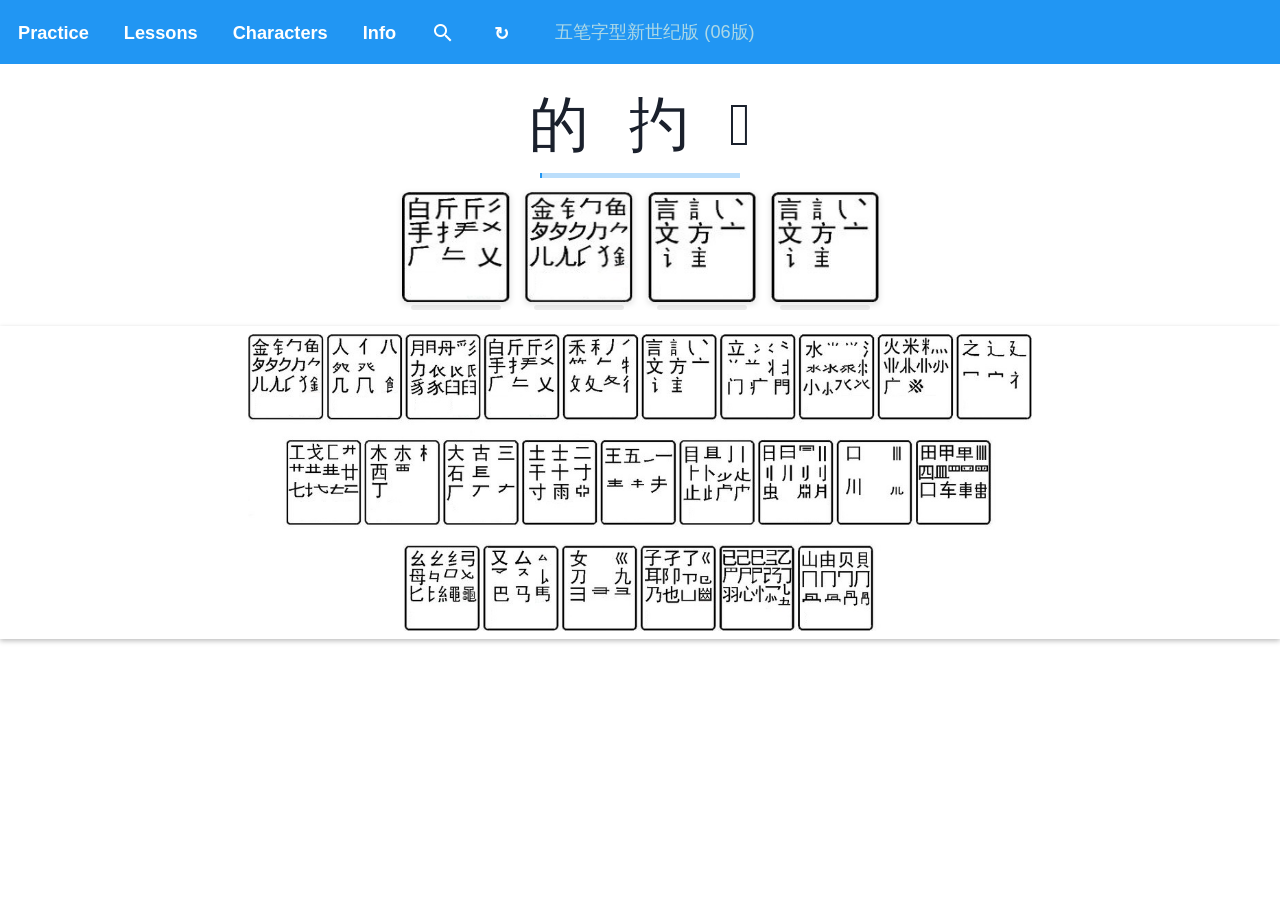
==== commit fd61e920: "feat: add reload button in navbar" ====
--- a/app/index.html
+++ b/app/index.html
@@ -10,7 +10,7 @@
 <head>
     <meta charset="utf-8">
     <meta http-equiv="X-UA-Compatible" content="IE=edge">
-    <title>Wubi Trainer 3 - Wubi 06 (New Century)</title>
+    <title>Wubi New Century Trainer - CJK character set</title>
     <meta name="description" content="">
     <meta name="viewport" content="width=device-width, initial-scale=1">
     <link rel="stylesheet" href="bower_components/html5-boilerplate/css/normalize.css">
@@ -26,7 +26,7 @@
     <link href="bower_components/material-design-icons/sprites/css-sprite/sprite-hardware-black.css" rel="stylesheet">
     <link href="bower_components/material-design-icons/sprites/css-sprite/sprite-action-white.css" rel="stylesheet">
 
-    <link rel="stylesheet" href="app.css">
+    <link rel="stylesheet" href="app.css?v=3">
     <script src="bower_components/html5-boilerplate/js/vendor/modernizr-2.6.2.min.js"></script>
 </head>
 <body>
@@ -44,6 +44,7 @@
         <a href="#/characters" class="nav-btn">Characters</a>
         <a href="#/info" class="nav-btn">Info</a>
         <a href="#/lookup" class="nav-btn" ><div class="icon_white icon-action-white-ic_search_white_24dp" style="display: inline-block; margin-bottom: -6px;"></div></a>
+        <a href="javascript:location.reload(true);" class="nav-btn" title="Reload / Refresh App" style="font-size: 18px; line-height: 1; vertical-align: middle; margin-left: 4px;">&#8635;</a>
                                               </span>
 
                   <span style="color: #add8e6; display: inline; float:right; font-weight: lighter">
@@ -95,11 +96,11 @@
 <script src="app.js"></script>
 
 <script src="view1/practice-view.js"></script>
-<script src="view1/tutor.directives.js"></script>
+<script src="view1/tutor.directives.js?v=2"></script>
 <script src="view1/practice-view.controllers.js"></script>
 <script src="view1/tutor.services.js"></script>
 <script src="view2/setup-view.js"></script>
-<script src="view3/view3.js"></script>
+<script src="view3/view3.js?v=3"></script>
 <script src="characters-view/characters-view.js"></script>
 <script src="lookup-view/lookup-view.js"></script>
 <script src="lookup-view/lookup-view-controllers.js"></script>
--- a/app/app.css
+++ b/app/app.css
@@ -428,5 +428,60 @@
   color: #1565c0;
 }
 
-
-
+/* ==========================================================================
+   Sources & References Card in Info Tab
+   ========================================================================== */
+.sources-card {
+  background: #f0f7ff;
+  border: 2px solid #64b5f6;
+  border-radius: 12px;
+  padding: 20px 24px;
+  margin-bottom: 24px;
+  box-shadow: 0 3px 12px rgba(25, 118, 210, 0.10);
+}
+
+.sources-title {
+  margin-top: 0;
+  margin-bottom: 16px;
+  color: #0d47a1;
+  font-size: 22px;
+  font-weight: 700;
+}
+
+.source-item {
+  background: #ffffff;
+  border: 1px solid #bbdefb;
+  border-radius: 8px;
+  padding: 14px 18px;
+  margin-bottom: 12px;
+  text-align: left;
+}
+
+.source-item:last-child {
+  margin-bottom: 0;
+}
+
+.source-badge {
+  font-size: 13px;
+  font-weight: 700;
+  text-transform: uppercase;
+  color: #1565c0;
+  margin-bottom: 6px;
+}
+
+.source-url {
+  font-size: 16px;
+  font-weight: 600;
+  color: #1976d2 !important;
+  word-break: break-all;
+  text-decoration: underline !important;
+}
+
+.source-desc {
+  font-size: 13px;
+  color: #475569;
+  margin-top: 4px;
+}
+
+
+
